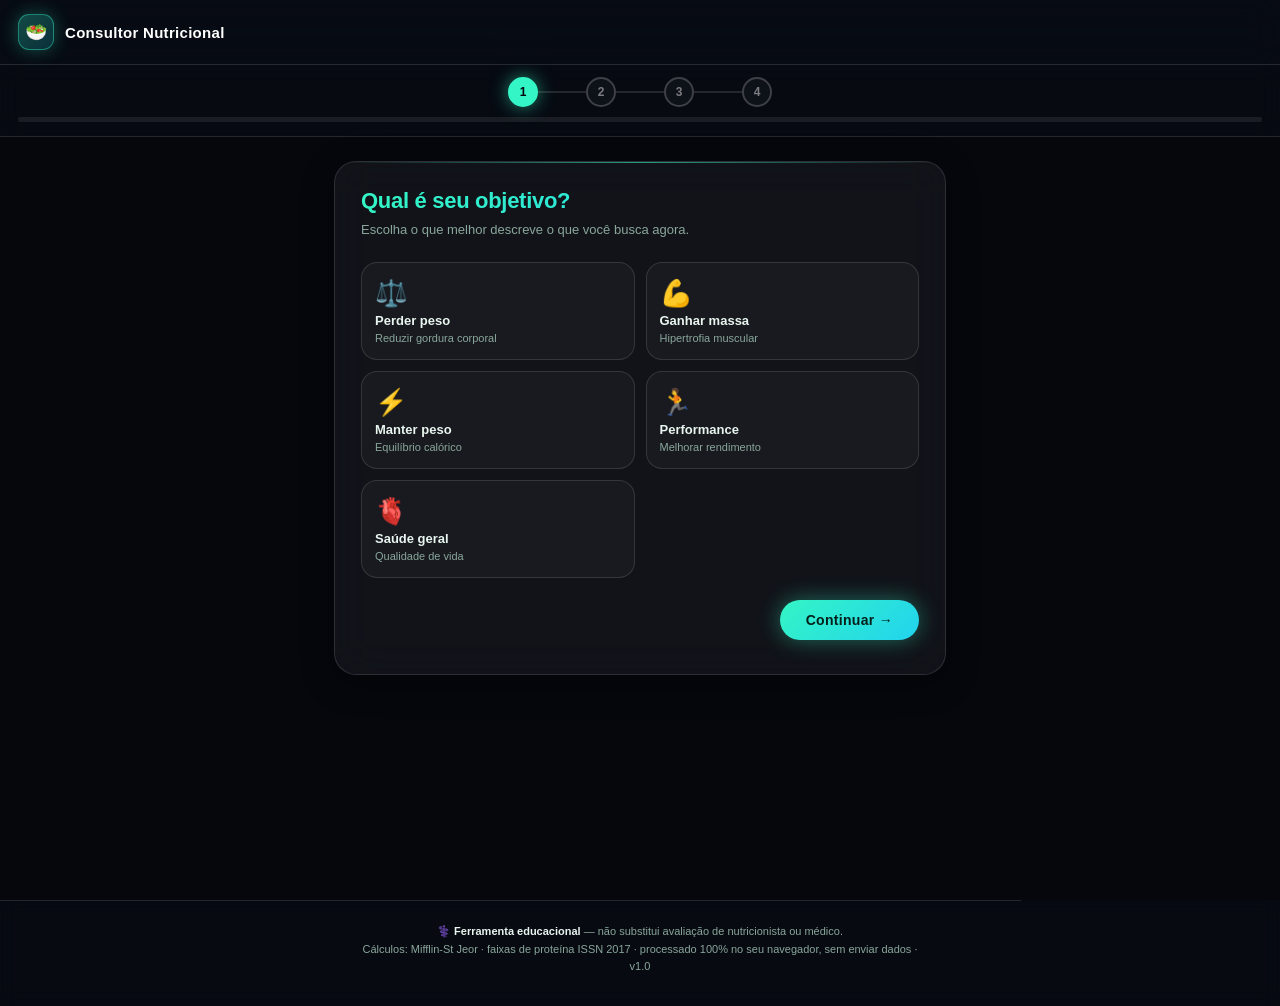
==== index.html @ 46639332 "feat: professional-grade upgrades (persistence, IMC, weekday picker, export) - Persistência via loca" ====
<!DOCTYPE html>
<html lang="pt-BR">
<head>
<meta charset="UTF-8">
<meta name="viewport" content="width=device-width, initial-scale=1.0, viewport-fit=cover">
<meta name="theme-color" content="#05070D">
<meta name="color-scheme" content="dark">
<meta name="description" content="Consultor nutricional baseado em evidência: calcula calorias e macros (Mifflin-St Jeor), monta cardápio semanal com variação treino/descanso, lista de compras e plano de treino. Educacional — não substitui profissional de saúde.">
<meta name="author" content="Consultor Nutricional">
<meta property="og:title" content="Consultor Nutricional — Plano baseado em evidência">
<meta property="og:description" content="Plano nutricional e de treino baseado em evidência, 100% no seu navegador.">
<meta property="og:type" content="website">
<meta name="twitter:card" content="summary">
<link rel="icon" href="data:image/svg+xml,<svg xmlns='http://www.w3.org/2000/svg' viewBox='0 0 100 100'><text y='.9em' font-size='90'>🥗</text></svg>">
<title>Consultor Nutricional — Plano baseado em evidência</title>
<style>
*,*::before,*::after{box-sizing:border-box;margin:0;padding:0}
:root{
  --p:#34F5C5;--pm:#22D3EE;--s:#34F5C5;--acc:#FFB86B;
  --bg:rgba(255,255,255,.045);--sur:rgba(255,255,255,.05);--bdr:rgba(255,255,255,.12);
  --tx:#E9F5EF;--mu:#8AA79B;
  --neon:#34F5C5;--neon2:#22D3EE;
  --sh:0 8px 32px rgba(0,0,0,.45);
}
html,body{height:100%;font-family:'Segoe UI',-apple-system,BlinkMacSystemFont,sans-serif;color:var(--tx);background:#05070D}
body{position:relative;overflow-x:hidden}
body::before{content:'';position:fixed;inset:0;z-index:-2;background:
  radial-gradient(60% 50% at 15% 8%,rgba(52,245,197,.20),transparent 60%),
  radial-gradient(55% 45% at 85% 12%,rgba(34,211,238,.17),transparent 60%),
  radial-gradient(60% 55% at 50% 105%,rgba(129,140,248,.15),transparent 60%),
  #05070D;
  animation:aurora 16s ease-in-out infinite alternate}
body::after{content:'';position:fixed;inset:0;z-index:-1;pointer-events:none;
  background-image:linear-gradient(rgba(255,255,255,.028) 1px,transparent 1px),linear-gradient(90deg,rgba(255,255,255,.028) 1px,transparent 1px);
  background-size:46px 46px;
  -webkit-mask-image:radial-gradient(ellipse 85% 55% at 50% 0%,#000 35%,transparent 100%);
  mask-image:radial-gradient(ellipse 85% 55% at 50% 0%,#000 35%,transparent 100%)}
@keyframes aurora{0%{filter:hue-rotate(0deg)}100%{filter:hue-rotate(30deg)}}
#root{min-height:100dvh;display:flex;flex-direction:column;position:relative;z-index:1}

/* HEADER */
.hdr{background:rgba(10,16,26,.55);backdrop-filter:blur(18px);-webkit-backdrop-filter:blur(18px);color:#fff;padding:14px 18px;display:flex;align-items:center;justify-content:space-between;position:sticky;top:0;z-index:10;border-bottom:1px solid var(--bdr)}
.hdr-brand{display:flex;align-items:center;gap:11px;font-weight:800;font-size:15px;letter-spacing:.3px}
.hdr-icon{width:36px;height:36px;background:linear-gradient(135deg,rgba(52,245,197,.28),rgba(34,211,238,.18));border:1px solid rgba(52,245,197,.4);border-radius:11px;display:flex;align-items:center;justify-content:center;font-size:18px;box-shadow:0 0 18px rgba(52,245,197,.3)}
.btn-sm{background:rgba(255,255,255,.06);border:1px solid var(--bdr);color:#fff;padding:6px 14px;border-radius:18px;font-size:12px;cursor:pointer;font-family:inherit;transition:all .18s}
.btn-sm:hover{background:rgba(52,245,197,.14);border-color:var(--neon);box-shadow:0 0 14px rgba(52,245,197,.25)}

/* PROGRESS */
.prog-wrap{background:rgba(10,16,26,.4);backdrop-filter:blur(12px);-webkit-backdrop-filter:blur(12px);padding:12px 18px 14px;border-bottom:1px solid var(--bdr)}
.steps{display:flex;align-items:center;gap:0;justify-content:center;margin-bottom:10px}
.sdot{width:30px;height:30px;border-radius:50%;border:2px solid rgba(255,255,255,.2);color:rgba(255,255,255,.45);font-size:12px;font-weight:700;display:flex;align-items:center;justify-content:center;transition:all .3s;background:rgba(255,255,255,.03)}
.sdot.active{border-color:var(--neon);color:#05070D;background:var(--neon);box-shadow:0 0 18px rgba(52,245,197,.55)}
.sdot.done{border-color:var(--neon2);background:rgba(34,211,238,.15);color:var(--neon2)}
.sline{flex:1;height:2px;background:rgba(255,255,255,.12);max-width:48px}
.prog-bar{height:5px;background:rgba(255,255,255,.08);border-radius:3px;overflow:hidden}
.prog-fill{height:100%;background:linear-gradient(90deg,var(--neon),var(--neon2));border-radius:3px;transition:width .4s cubic-bezier(.4,0,.2,1);box-shadow:0 0 12px rgba(52,245,197,.6)}

/* MAIN */
.main{flex:1;padding:24px 14px 44px;max-width:640px;margin:0 auto;width:100%}

/* CARD */
.card{background:var(--sur);backdrop-filter:blur(20px);-webkit-backdrop-filter:blur(20px);border:1px solid var(--bdr);border-radius:22px;padding:26px;box-shadow:var(--sh);margin-bottom:16px;position:relative;overflow:hidden;animation:cardIn .5s cubic-bezier(.2,.7,.2,1)}
.card::before{content:'';position:absolute;top:0;left:0;right:0;height:1px;background:linear-gradient(90deg,transparent,rgba(52,245,197,.6),transparent)}
@keyframes cardIn{from{opacity:0;transform:translateY(14px)}to{opacity:1;transform:translateY(0)}}
.step-title{font-size:22px;font-weight:800;margin-bottom:6px;background:linear-gradient(90deg,#34F5C5,#22D3EE);-webkit-background-clip:text;background-clip:text;color:transparent;letter-spacing:-.3px}
.step-sub{font-size:13px;color:var(--mu);margin-bottom:22px;line-height:1.55}

/* OPTION GRID (goals) */
.opt-grid{display:grid;grid-template-columns:1fr 1fr;gap:11px;margin-bottom:22px}
.opt-card{background:rgba(255,255,255,.03);border:1.5px solid var(--bdr);border-radius:16px;padding:15px 13px;text-align:left;cursor:pointer;transition:all .2s;font-family:inherit;display:flex;flex-direction:column;gap:4px}
.opt-card:hover{border-color:rgba(52,245,197,.5);background:rgba(52,245,197,.05);transform:translateY(-2px)}
.opt-card.sel{border-color:var(--neon);background:rgba(52,245,197,.1);box-shadow:0 0 0 1px var(--neon),0 0 22px rgba(52,245,197,.3)}
.opt-icon{font-size:26px}
.opt-label{font-size:13px;font-weight:700;color:var(--tx)}
.opt-desc{font-size:11px;color:var(--mu)}

/* FORM */
.form-row{display:grid;grid-template-columns:1fr 1fr;gap:14px;margin-bottom:14px}
.field{display:flex;flex-direction:column;gap:7px}
.field label{font-size:13px;font-weight:600;color:var(--tx)}
.inp-wrap{position:relative;display:flex;align-items:center}
.inp-wrap input{width:100%;padding:11px 40px 11px 14px;border:1.5px solid var(--bdr);border-radius:11px;font-size:15px;font-family:inherit;background:rgba(255,255,255,.03);color:var(--tx);outline:none;transition:all .2s}
.inp-wrap input:focus{border-color:var(--neon);background:rgba(52,245,197,.06);box-shadow:0 0 16px rgba(52,245,197,.2)}
.inp-wrap .unit{position:absolute;right:12px;font-size:12px;color:var(--mu);pointer-events:none}
.sex-row{display:flex;gap:8px}
.sex-btn{flex:1;padding:11px;border:1.5px solid var(--bdr);border-radius:11px;cursor:pointer;font-size:13px;font-weight:600;background:rgba(255,255,255,.03);color:var(--mu);font-family:inherit;transition:all .18s}
.sex-btn:hover{border-color:rgba(52,245,197,.4)}
.sex-btn.sel{border-color:var(--neon);background:rgba(52,245,197,.1);color:var(--neon);box-shadow:0 0 16px rgba(52,245,197,.25)}
.act-list{display:flex;flex-direction:column;gap:8px}
.act-item{border:1.5px solid var(--bdr);border-radius:11px;padding:11px 14px;cursor:pointer;text-align:left;font-family:inherit;background:rgba(255,255,255,.03);transition:all .18s;display:flex;justify-content:space-between;align-items:center}
.act-item:hover{border-color:rgba(52,245,197,.4);background:rgba(52,245,197,.04)}
.act-item.sel{border-color:var(--neon);background:rgba(52,245,197,.1);box-shadow:0 0 0 1px var(--neon),0 0 18px rgba(52,245,197,.25)}
.act-label{font-size:13px;font-weight:600;color:var(--tx)}
.act-desc{font-size:11px;color:var(--mu)}
.field-full{margin-bottom:14px}
.train-row{display:flex;flex-wrap:wrap;gap:8px}
.train-chip{display:flex;align-items:center;gap:6px;padding:9px 14px;border:1.5px solid var(--bdr);border-radius:20px;cursor:pointer;font-size:12px;font-weight:600;background:rgba(255,255,255,.03);color:var(--tx);transition:all .18s}
.train-chip:hover{border-color:rgba(52,245,197,.4)}
.train-chip.sel{border-color:var(--neon);background:rgba(52,245,197,.1);color:var(--neon);box-shadow:0 0 14px rgba(52,245,197,.25)}
.train-chip input{width:13px;height:13px;accent-color:var(--neon);cursor:pointer}
.train-icon{font-size:15px}
.train-block{background:rgba(255,255,255,.03);border:1px solid var(--bdr);border-radius:13px;padding:13px 15px;margin-bottom:10px}
.train-block:last-of-type{margin-bottom:0}
.train-block-title{font-size:14px;font-weight:700;color:var(--neon);margin-bottom:6px}
.train-row-item{font-size:12px;color:var(--tx);margin-bottom:4px;line-height:1.45}
.train-row-item span:first-child{font-weight:600;color:var(--mu);margin-right:4px}
.train-evidence{font-size:11px;color:var(--mu);margin-top:4px;font-style:italic}
.wd-row{display:flex;gap:6px;flex-wrap:wrap}
.wd-btn{flex:1;min-width:42px;padding:9px 4px;border:1.5px solid var(--bdr);border-radius:10px;cursor:pointer;font-size:12px;font-weight:700;background:rgba(255,255,255,.03);color:var(--mu);font-family:inherit;transition:all .18s}
.wd-btn:hover{border-color:rgba(52,245,197,.4)}
.wd-btn.sel{border-color:var(--neon);background:rgba(52,245,197,.12);color:var(--neon);box-shadow:0 0 12px rgba(52,245,197,.25)}
/* Footer */
.site-footer{position:relative;z-index:1;text-align:center;padding:22px 18px 30px;border-top:1px solid var(--bdr);background:rgba(10,16,26,.4);backdrop-filter:blur(10px);-webkit-backdrop-filter:blur(10px)}
.site-footer p{font-size:11px;color:var(--mu);line-height:1.6;max-width:560px;margin:0 auto}
.site-footer strong{color:var(--tx)}

/* CONDITIONS */
.cond-list{display:flex;flex-direction:column;gap:8px;margin-bottom:12px}
.cond-item{display:flex;align-items:flex-start;gap:10px;padding:11px 13px;border:1.5px solid var(--bdr);border-radius:11px;cursor:pointer;background:rgba(255,255,255,.03);transition:all .18s}
.cond-item:hover{border-color:rgba(52,245,197,.4)}
.cond-item.checked{border-color:var(--neon);background:rgba(52,245,197,.1);box-shadow:0 0 14px rgba(52,245,197,.2)}
.cond-item input{width:16px;height:16px;margin-top:1px;accent-color:var(--neon);flex-shrink:0;cursor:pointer}
.cond-item span{font-size:13px;color:var(--tx);line-height:1.45}
.cond-none{border-style:dashed}
.divider{height:1px;background:var(--bdr);margin:8px 0}
.text-inp{width:100%;padding:10px 12px;border:1.5px solid var(--bdr);border-radius:9px;font-size:13px;font-family:inherit;background:rgba(255,255,255,.03);color:var(--tx);outline:none;margin-top:6px}
.text-inp:focus{border-color:var(--neon);box-shadow:0 0 14px rgba(52,245,197,.2)}

/* PREFERENCES */
.diet-row{display:grid;grid-template-columns:repeat(3,1fr);gap:10px;margin-bottom:14px}
.diet-card{border:1.5px solid var(--bdr);border-radius:13px;padding:13px 8px;cursor:pointer;font-family:inherit;background:rgba(255,255,255,.03);text-align:center;display:flex;flex-direction:column;gap:3px;transition:all .18s;color:var(--tx)}
.diet-card:hover{border-color:rgba(52,245,197,.4);transform:translateY(-2px)}
.diet-card.sel{border-color:var(--neon);background:rgba(52,245,197,.1);box-shadow:0 0 0 1px var(--neon),0 0 18px rgba(52,245,197,.28)}
.diet-icon{font-size:23px}
.diet-label{font-size:13px;font-weight:700}
.diet-desc{font-size:11px;color:var(--mu)}
.prot-grid{display:grid;grid-template-columns:repeat(3,1fr);gap:8px;margin-bottom:4px}
.prot-card{border:1.5px solid var(--bdr);border-radius:13px;padding:11px 6px;cursor:pointer;font-family:inherit;background:rgba(255,255,255,.03);text-align:center;display:flex;flex-direction:column;gap:4px;transition:all .18s;color:var(--tx)}
.prot-card:hover{border-color:rgba(52,245,197,.4);transform:translateY(-2px)}
.prot-card.sel{border-color:var(--neon);background:rgba(52,245,197,.1);box-shadow:0 0 0 1px var(--neon),0 0 16px rgba(52,245,197,.28)}
.prot-icon{font-size:20px}
.prot-label{font-size:11px;font-weight:600;color:var(--tx);line-height:1.25}
.intol-row{display:flex;flex-wrap:wrap;gap:8px;margin-bottom:14px}
.intol-chip{display:flex;align-items:center;gap:6px;padding:8px 13px;border:1.5px solid var(--bdr);border-radius:20px;cursor:pointer;font-size:12px;font-weight:600;background:rgba(255,255,255,.03);color:var(--tx);transition:all .18s}
.intol-chip.sel{border-color:var(--neon);background:rgba(52,245,197,.1);color:var(--neon);box-shadow:0 0 14px rgba(52,245,197,.25)}
.intol-chip input{width:13px;height:13px;accent-color:var(--neon);cursor:pointer}
.pref-grid{display:grid;grid-template-columns:1fr 1fr;gap:14px;margin-bottom:14px}
.radio-list{display:flex;flex-direction:column;gap:8px}
.radio-item{border:1.5px solid var(--bdr);border-radius:11px;padding:10px 13px;cursor:pointer;font-family:inherit;background:rgba(255,255,255,.03);text-align:left;transition:all .18s}
.radio-item:hover{border-color:rgba(52,245,197,.4)}
.radio-item.sel{border-color:var(--neon);background:rgba(52,245,197,.1);box-shadow:0 0 0 1px var(--neon),0 0 16px rgba(52,245,197,.25)}
.radio-item span{display:block;font-size:13px;font-weight:600;color:var(--tx)}
.radio-item small{font-size:11px;color:var(--mu)}

/* NAV */
.nav-row{display:flex;align-items:center;justify-content:space-between;margin-top:22px;gap:10px}
.btn-primary{background:linear-gradient(135deg,var(--neon),var(--neon2));color:#05201A;border:none;padding:12px 26px;border-radius:24px;font-size:14px;font-weight:800;cursor:pointer;font-family:inherit;transition:all .2s;box-shadow:0 0 22px rgba(52,245,197,.4);letter-spacing:.3px}
.btn-primary:hover:not(:disabled){transform:translateY(-2px);box-shadow:0 0 34px rgba(52,245,197,.6)}
.btn-primary:disabled{background:rgba(255,255,255,.08);color:var(--mu);cursor:not-allowed;box-shadow:none}
.btn-back{background:transparent;border:1.5px solid var(--bdr);color:var(--mu);padding:11px 20px;border-radius:24px;font-size:14px;cursor:pointer;font-family:inherit;transition:all .18s}
.btn-back:hover{border-color:var(--neon);color:var(--neon)}
.err-msg{color:#FF6B6B;font-size:12px;margin-top:8px}

/* RESULTS */
.res-main{padding:16px 14px 44px}
.res-header{background:linear-gradient(135deg,rgba(52,245,197,.14),rgba(34,211,238,.1));backdrop-filter:blur(20px);-webkit-backdrop-filter:blur(20px);border:1px solid rgba(52,245,197,.3);color:#fff;padding:22px;border-radius:18px;margin-bottom:14px;display:flex;gap:14px;align-items:flex-start;box-shadow:0 0 30px rgba(52,245,197,.15)}
.res-hicon{font-size:34px;filter:drop-shadow(0 0 10px rgba(52,245,197,.5))}
.res-header h2{font-size:19px;font-weight:800;margin-bottom:4px}
.res-header p{font-size:12px;opacity:.85;line-height:1.55}
.disc{background:rgba(255,184,107,.1);border:1px solid rgba(255,184,107,.35);border-radius:13px;padding:13px 15px;font-size:13px;color:#FFD9A8;margin-bottom:14px;line-height:1.55}

.sec{background:var(--sur);backdrop-filter:blur(20px);-webkit-backdrop-filter:blur(20px);border:1px solid var(--bdr);border-radius:18px;padding:20px;box-shadow:var(--sh);margin-bottom:14px;position:relative;overflow:hidden}
.sec::before{content:'';position:absolute;top:0;left:0;right:0;height:1px;background:linear-gradient(90deg,transparent,rgba(52,245,197,.5),transparent)}
.sec-title{font-size:15px;font-weight:800;background:linear-gradient(90deg,#34F5C5,#22D3EE);-webkit-background-clip:text;background-clip:text;color:transparent;margin-bottom:14px;display:flex;align-items:center;gap:6px}

/* Calories */
.cal-row{display:flex;justify-content:space-between;align-items:baseline;padding:8px 0;border-bottom:1px solid rgba(255,255,255,.06);font-size:13px;gap:8px}
.cal-row:last-child{border-bottom:none}
.cal-row span{color:var(--mu);flex:1}
.cal-row strong{font-size:14px;white-space:nowrap;color:var(--tx)}
.cal-row.hl{background:rgba(52,245,197,.08);border:1px solid rgba(52,245,197,.25);border-radius:10px;padding:12px;margin-top:6px;border-bottom:none}
.cal-row.hl strong{font-size:19px;color:var(--neon)}

/* Macros */
.macro-grid{display:grid;grid-template-columns:repeat(3,1fr);gap:10px;margin-bottom:12px}
.mc{border-radius:14px;padding:15px 10px;text-align:center;border:1px solid var(--bdr)}
.mc.prot{background:rgba(52,245,197,.1);border-color:rgba(52,245,197,.3)}
.mc.carb{background:rgba(255,184,107,.1);border-color:rgba(255,184,107,.3)}
.mc.fat {background:rgba(129,140,248,.12);border-color:rgba(129,140,248,.35)}
.mc-val{font-size:23px;font-weight:800;color:var(--neon)}
.mc.carb .mc-val{color:#FFB86B}
.mc.fat  .mc-val{color:#A5B4FC}
.mc-lbl{font-size:12px;font-weight:700;margin:2px 0;color:var(--tx)}
.mc-sub{font-size:11px;color:var(--mu)}
.mbar{height:10px;border-radius:5px;overflow:hidden;display:flex;gap:2px;margin-top:4px}
.mbar-p{background:#34F5C5;box-shadow:0 0 10px rgba(52,245,197,.5)}
.mbar-c{background:#FFB86B}
.mbar-f{background:#818CF8}
.mbar-legend{display:flex;gap:14px;margin-top:8px;font-size:11px;color:var(--mu)}
.mbar-legend span{display:flex;align-items:center;gap:4px}
.mbar-dot{width:8px;height:8px;border-radius:50%;display:inline-block}

/* Meals */
.meal-item{margin-bottom:14px}
.meal-title{font-size:13px;font-weight:700;color:var(--neon);margin-bottom:6px}
.meal-item ul{padding-left:18px}
.meal-item li{font-size:13px;color:var(--tx);margin-bottom:3px;line-height:1.45}
.subs-box{background:rgba(255,255,255,.03);border:1px solid var(--bdr);border-radius:11px;padding:13px;margin-top:10px;font-size:12px}
.subs-box strong{display:block;margin-bottom:5px;color:var(--mu)}
.subs-box li{margin-bottom:3px;color:var(--mu)}

/* Weekly plan accordion */
.day-card{border:1px solid var(--bdr);border-radius:12px;margin-bottom:8px;background:rgba(255,255,255,.03);overflow:hidden;transition:all .2s}
.day-card[open]{border-color:rgba(52,245,197,.35);box-shadow:0 0 16px rgba(52,245,197,.12)}
.day-card summary{list-style:none;cursor:pointer;padding:12px 14px;display:flex;align-items:center;gap:8px;user-select:none}
.day-card summary::-webkit-details-marker{display:none}
.day-card summary::after{content:'▾';color:var(--mu);font-size:12px;transition:transform .25s;margin-left:2px}
.day-card[open] summary::after{transform:rotate(180deg);color:var(--neon)}
.day-name{font-size:14px;font-weight:700;color:var(--tx);flex:1}
.day-badge{font-size:11px;font-weight:700;padding:4px 11px;border-radius:12px;white-space:nowrap}
.day-badge.train{background:rgba(52,245,197,.14);color:var(--neon);border:1px solid rgba(52,245,197,.3)}
.day-badge.rest{background:rgba(129,140,248,.14);color:#A5B4FC;border:1px solid rgba(129,140,248,.3)}
.day-meals{padding:2px 14px 12px;border-top:1px solid var(--bdr)}
.dm{font-size:12px;color:var(--tx);padding:8px 0;border-bottom:1px solid rgba(255,255,255,.05);line-height:1.45}
.dm:last-child{border-bottom:none}
.dm span{display:inline-block;font-weight:700;color:var(--mu);min-width:78px;margin-right:4px}

/* Tips */
.tip{border-radius:11px;padding:12px 14px;font-size:12px;line-height:1.55;margin-top:8px;border:1px solid}
.tip.warn{background:rgba(253,224,71,.08);border-color:rgba(253,224,71,.3);color:#FDE68A}
.tip.info{background:rgba(34,211,238,.08);border-color:rgba(34,211,238,.3);color:#A5E9F5}
.tip.eco {background:rgba(52,245,197,.08);border-color:rgba(52,245,197,.3);color:#9DF5D8}
.tip.alert{background:rgba(255,107,107,.08);border-color:rgba(255,107,107,.3);color:#FFB0B0}

/* Shopping */
.shop-cat{font-size:12px;font-weight:700;color:var(--neon2);text-transform:uppercase;letter-spacing:.5px;margin-bottom:6px;margin-top:12px}
.shop-cat:first-child{margin-top:0}
.shop-list{display:flex;flex-wrap:wrap;gap:6px}
.shop-tag{background:rgba(255,255,255,.04);border:1px solid var(--bdr);border-radius:20px;padding:5px 12px;font-size:12px;color:var(--tx)}

/* STOP PAGE */
.stop-card{text-align:center}
.stop-icon{font-size:54px;margin-bottom:12px;filter:drop-shadow(0 0 14px rgba(52,245,197,.4))}
.stop-card h2{font-size:21px;font-weight:800;background:linear-gradient(90deg,#34F5C5,#22D3EE);-webkit-background-clip:text;background-clip:text;color:transparent;margin-bottom:8px}
.stop-card p{font-size:14px;color:var(--mu);margin-bottom:10px;line-height:1.55}
.stop-why{background:rgba(255,255,255,.03);border:1px solid var(--bdr);border-radius:13px;padding:15px;text-align:left;font-size:13px;margin:14px 0}
.stop-why strong{display:block;margin-bottom:8px;color:var(--tx)}
.stop-why li{margin-bottom:6px;color:var(--mu);line-height:1.5;margin-left:16px}
.stop-where{background:rgba(34,211,238,.08);border:1px solid rgba(34,211,238,.3);border-radius:13px;padding:15px;text-align:left;font-size:13px}
.stop-where strong{display:block;margin-bottom:8px;color:var(--neon2)}
.stop-where li{margin-bottom:5px;color:#A5E9F5;margin-left:16px}

/* Print */
.print-btn{background:rgba(255,255,255,.04);border:1.5px solid var(--bdr);color:var(--mu);padding:10px 20px;border-radius:20px;font-size:13px;cursor:pointer;font-family:inherit;transition:all .18s}
.print-btn:hover{border-color:var(--neon);color:var(--neon)}
.center-row{text-align:center;display:flex;gap:10px;justify-content:center;margin-top:16px;flex-wrap:wrap}
@media(max-width:480px){
  .opt-grid{grid-template-columns:1fr 1fr}
  .form-row{grid-template-columns:1fr}
  .pref-grid{grid-template-columns:1fr}
  .macro-grid{grid-template-columns:repeat(3,1fr)}
  .diet-row{grid-template-columns:repeat(3,1fr)}
  .prot-grid{grid-template-columns:repeat(2,1fr)}
}
@media print{
  body::before,body::after{display:none}
  html,body{background:#fff}
  .hdr,.prog-wrap,.nav-row,.center-row,.site-footer{display:none}
  .sec,.res-header{box-shadow:none;border:1px solid #ddd;background:#fff;backdrop-filter:none}
  .sec-title,.step-title,.stop-card h2{-webkit-text-fill-color:#1B5E42;color:#1B5E42}
  .cal-row strong,.meal-item li,.cond-item span,.shop-tag,.res-header h2,.res-header p,.day-name,.dm{color:#17201B}
  .day-card .day-meals{display:block!important}
  .day-card summary::after{display:none}
}
</style>
</head>
<body>
<div id="root"></div>
<footer class="site-footer">
  <p><strong>⚕️ Ferramenta educacional</strong> — não substitui avaliação de nutricionista ou médico.</p>
  <p>Cálculos: Mifflin-St Jeor · faixas de proteína ISSN 2017 · processado 100% no seu navegador, sem enviar dados · v1.0</p>
</footer>
<script>
/* ── STATE ── */
const S = {
  step:1,
  goal:null,
  age:'', weight:'', height:'', sex:null, activity:null,
  conditions:[], meds:'', allergies:'',
  diet:null, intolerances:[], budget:null, time:null,
  proteins:[],
  trainings:[], trainDays:[],
};

/* ── PERSISTENCE (localStorage) ── */
const STORE_KEY='cn_state_v1';
function persist(){ try{ localStorage.setItem(STORE_KEY, JSON.stringify(S)); }catch(e){} }
function restore(){
  try{
    const raw=localStorage.getItem(STORE_KEY);
    if(raw){ const o=JSON.parse(raw); if(o&&typeof o==='object') Object.assign(S,o); }
  }catch(e){}
}
function clearStore(){ try{ localStorage.removeItem(STORE_KEY); }catch(e){} }

/* ── SAVE TEXT FIELDS before re-render ── */
function saveFields() {
  ['f-age','f-weight','f-height','f-meds'].forEach(id => {
    const el = document.getElementById(id);
    if (!el) return;
    if (id==='f-age')    S.age    = el.value;
    if (id==='f-weight') S.weight = el.value;
    if (id==='f-height') S.height = el.value;
    if (id==='f-meds')   S.meds   = el.value;
  });
}

function render() {
  saveFields();
  persist();
  const el = document.getElementById('root');
  el.innerHTML = page();
  window.scrollTo(0,0);
}

/* ── PAGE DISPATCH ── */
function page() {
  if (S.step === 'stop')    return hdr(false) + buildStop();
  if (S.step === 'results') return hdr(false) + buildResults();
  return hdr(true) + body();
}

function hdr(withSteps) {
  if (!withSteps) return `
    <header class="hdr">
      <div class="hdr-brand"><div class="hdr-icon">🥗</div>Consultor Nutricional</div>
      <button class="btn-sm" onclick="restart()">↩ Recomeçar</button>
    </header>`;
  const labels=['Objetivo','Perfil','Saúde','Preferências'];
  const dots = labels.map((l,i)=>{
    const cls = i+1<S.step?'done':i+1===S.step?'active':'';
    const inner = i+1<S.step?'✓':(i+1);
    return `<div class="sdot ${cls}" title="${l}">${inner}</div>` +
           (i<3?'<div class="sline"></div>':'');
  }).join('');
  const pct = ((S.step-1)/4*100).toFixed(0);
  return `
    <header class="hdr">
      <div class="hdr-brand"><div class="hdr-icon">🥗</div>Consultor Nutricional</div>
    </header>
    <div class="prog-wrap">
      <div class="steps">${dots}</div>
      <div class="prog-bar"><div class="prog-fill" style="width:${pct}%"></div></div>
    </div>`;
}

function body() {
  switch(S.step) {
    case 1: return buildStep1();
    case 2: return buildStep2();
    case 3: return buildStep3();
    case 4: return buildStep4();
  }
}

/* ── STEP 1: GOAL ── */
const GOALS=[
  {k:'loss',        icon:'⚖️', label:'Perder peso',       desc:'Reduzir gordura corporal'},
  {k:'gain',        icon:'💪', label:'Ganhar massa',      desc:'Hipertrofia muscular'},
  {k:'maintain',    icon:'⚡', label:'Manter peso',       desc:'Equilíbrio calórico'},
  {k:'performance', icon:'🏃', label:'Performance',       desc:'Melhorar rendimento'},
  {k:'health',      icon:'🫀', label:'Saúde geral',       desc:'Qualidade de vida'},
];
function buildStep1() {
  const cards = GOALS.map(g=>`
    <button class="opt-card ${S.goal===g.k?'sel':''}" onclick="S.goal='${g.k}';render()">
      <span class="opt-icon">${g.icon}</span>
      <span class="opt-label">${g.label}</span>
      <span class="opt-desc">${g.desc}</span>
    </button>`).join('');
  return `<div class="main"><div class="card">
    <h2 class="step-title">Qual é seu objetivo?</h2>
    <p class="step-sub">Escolha o que melhor descreve o que você busca agora.</p>
    <div class="opt-grid">${cards}</div>
    <div class="nav-row">
      <span></span>
      <button class="btn-primary" onclick="if(S.goal){S.step=2;render()}else{document.getElementById('g-err').textContent='Selecione um objetivo.'}" ${!S.goal?'':''}">Continuar →</button>
    </div>
    <p id="g-err" class="err-msg"></p>
  </div></div>`;
}

/* ── STEP 2: PROFILE ── */
const ACTS=[
  {k:'sed',     label:'Sedentário',           desc:'Mesa, sem exercício'},
  {k:'light',   label:'Levemente ativo',      desc:'Exercício 1–3 dias/sem'},
  {k:'mod',     label:'Moderadamente ativo',  desc:'Exercício 3–5 dias/sem'},
  {k:'active',  label:'Muito ativo',          desc:'Exercício 6–7 dias/sem'},
  {k:'vactive', label:'Extremamente ativo',   desc:'Atleta / trabalho físico pesado'},
];
const TRAININGS=[
  {k:'muscle',   icon:'🏋️', label:'Musculação'},
  {k:'running',  icon:'🏃', label:'Corrida'},
  {k:'strength', icon:'💪', label:'Treino de força'},
  {k:'cycling',  icon:'🚴', label:'Ciclismo'},
];
function buildStep2() {
  const acts = ACTS.map(a=>`
    <button class="act-item ${S.activity===a.k?'sel':''}" onclick="S.activity='${a.k}';render()">
      <span class="act-label">${a.label}</span>
      <span class="act-desc">${a.desc}</span>
    </button>`).join('');
  const trainChips = TRAININGS.map(t=>`
    <label class="train-chip ${S.trainings.includes(t.k)?'sel':''}">
      <input type="checkbox" ${S.trainings.includes(t.k)?'checked':''} onchange="toggleTraining('${t.k}',this.checked)">
      <span class="train-icon">${t.icon}</span><span>${t.label}</span>
    </label>`).join('');
  return `<div class="main"><div class="card">
    <h2 class="step-title">Seu perfil</h2>
    <p class="step-sub">Calcula seu metabolismo pela fórmula Mifflin-St Jeor.</p>
    <div class="form-row">
      <div class="field">
        <label>Idade</label>
        <div class="inp-wrap"><input id="f-age" type="number" min="10" max="100" value="${S.age}" placeholder="anos"></div>
      </div>
      <div class="field">
        <label>Sexo</label>
        <div class="sex-row">
          <button class="sex-btn ${S.sex==='M'?'sel':''}" onclick="S.sex='M';render()">♂ Masculino</button>
          <button class="sex-btn ${S.sex==='F'?'sel':''}" onclick="S.sex='F';render()">♀ Feminino</button>
        </div>
      </div>
    </div>
    <div class="form-row">
      <div class="field">
        <label>Peso</label>
        <div class="inp-wrap"><input id="f-weight" type="number" min="30" max="300" value="${S.weight}" placeholder="kg"><span class="unit">kg</span></div>
      </div>
      <div class="field">
        <label>Altura</label>
        <div class="inp-wrap"><input id="f-height" type="number" min="100" max="250" value="${S.height}" placeholder="cm"><span class="unit">cm</span></div>
      </div>
    </div>
    <div class="field-full">
      <div class="field"><label>Nível de atividade</label><div class="act-list">${acts}</div></div>
    </div>
    <div class="field-full">
      <div class="field"><label>Tipo de treino <span style="font-weight:400;color:var(--mu)">(opcional, selecione quantos fizer)</span></label>
        <div class="train-row">${trainChips}</div>
      </div>
    </div>
    ${S.trainings.length ? `<div class="field-full">
      <div class="field"><label>Dias que você treina <span style="font-weight:400;color:var(--mu)">(opcional — se vazio, calculamos pelo nível de atividade)</span></label>
        <div class="wd-row">${WEEKDAYS.map((w,i)=>`
          <button type="button" class="wd-btn ${S.trainDays.includes(i)?'sel':''}" onclick="toggleTrainDay(${i})" aria-pressed="${S.trainDays.includes(i)}">${w}</button>`).join('')}</div>
      </div>
    </div>` : ''}
    <div class="nav-row">
      <button class="btn-back" onclick="S.step=1;render()">← Voltar</button>
      <button class="btn-primary" onclick="nextStep2()">Continuar →</button>
    </div>
    <p id="p-err" class="err-msg"></p>
  </div></div>`;
}
const WEEKDAYS=['Seg','Ter','Qua','Qui','Sex','Sáb','Dom'];
function toggleTraining(k,v) {
  saveFields();
  if (v) { if (!S.trainings.includes(k)) S.trainings.push(k); }
  else     S.trainings = S.trainings.filter(x=>x!==k);
  render();
}
function toggleTrainDay(i) {
  saveFields();
  if (S.trainDays.includes(i)) S.trainDays = S.trainDays.filter(x=>x!==i);
  else S.trainDays.push(i);
  render();
}
function nextStep2() {
  saveFields();
  const a=+S.age,w=+S.weight,h=+S.height;
  if (!a||!w||!h||!S.sex||!S.activity||a<10||a>100||w<30||w>300||h<100||h>250) {
    document.getElementById('p-err').textContent='Preencha todos os campos com valores válidos.';
    return;
  }
  S.step=3; render();
}

/* ── STEP 3: HEALTH ── */
const CONDS=[
  {k:'diabetes',        label:'Diabetes (tipo 1 ou 2)'},
  {k:'renal',           label:'Doença renal'},
  {k:'cardiac',         label:'Doença cardiovascular'},
  {k:'thyroid',         label:'Disfunção tireoidiana (hipo/hipertireoidismo)'},
  {k:'pregnancy',       label:'Gestação ou lactação'},
  {k:'eating_disorder', label:'Histórico de transtorno alimentar (anorexia, bulimia, compulsão)'},
  {k:'meds',            label:'Uso de medicamentos que afetam metabolismo ou peso'},
];
const STOP_KEYS=new Set(['diabetes','renal','cardiac','thyroid','pregnancy','eating_disorder','meds']);

function buildStep3() {
  const hasMeds = S.conditions.includes('meds');
  const isNone  = S.conditions.length===0;
  const items = CONDS.map(c=>`
    <label class="cond-item ${S.conditions.includes(c.k)?'checked':''}">
      <input type="checkbox" ${S.conditions.includes(c.k)?'checked':''} onchange="toggleCond('${c.k}',this.checked)">
      <span>${c.label}</span>
    </label>`).join('');
  return `<div class="main"><div class="card">
    <h2 class="step-title">Condições de saúde</h2>
    <p class="step-sub">Marque tudo que se aplica. Garante que as orientações sejam seguras.</p>
    <div class="cond-list">
      ${items}
      ${hasMeds?`<input id="f-meds" type="text" class="text-inp" value="${S.meds}" placeholder="Quais medicamentos? (opcional)">` :''}
      <div class="divider"></div>
      <label class="cond-item cond-none ${isNone?'checked':''}">
        <input type="checkbox" ${isNone?'checked':''} onchange="if(this.checked){S.conditions=[];render()}">
        <span><strong>Nenhuma das anteriores</strong></span>
      </label>
    </div>
    <div class="nav-row">
      <button class="btn-back" onclick="S.step=2;render()">← Voltar</button>
      <button class="btn-primary" onclick="nextStep3()">Continuar →</button>
    </div>
  </div></div>`;
}
function toggleCond(k,v) {
  saveFields();
  if (v) { if (!S.conditions.includes(k)) S.conditions.push(k); }
  else     S.conditions = S.conditions.filter(c=>c!==k);
  render();
}
function nextStep3() {
  if (S.conditions.some(c=>STOP_KEYS.has(c))) { S.step='stop'; render(); return; }
  S.step=4; render();
}

/* ── STEP 4: PREFERENCES ── */
const DIETS=[
  {k:'omni', icon:'🥩', label:'Onívoro',    desc:'Como tudo'},
  {k:'veg',  icon:'🥚', label:'Vegetariano',desc:'Sem carnes'},
  {k:'vegan',icon:'🌱', label:'Vegano',      desc:'Sem produtos animais'},
];
const INTOLS=[
  {k:'lactose',label:'Lactose'},
  {k:'gluten', label:'Glúten'},
  {k:'seafood',label:'Frutos do mar'},
  {k:'nuts',   label:'Oleaginosas'},
];
const BUDGETS=[
  {k:'eco', label:'💸 Econômico',    desc:'Foco em custo-benefício'},
  {k:'mid', label:'💰 Moderado',     desc:'Equilíbrio custo/variedade'},
  {k:'free',label:'🛒 Sem restrição',desc:'Foco em qualidade'},
];
const TIMES=[
  {k:'fast',label:'⚡ Rápido',    desc:'< 30 min por refeição'},
  {k:'mid', label:'🍳 Moderado',  desc:'30–60 min'},
  {k:'slow',label:'👨‍🍳 Tranquilo', desc:'> 60 min'},
];
function buildStep4() {
  const dCards = DIETS.map(d=>`
    <button class="diet-card ${S.diet===d.k?'sel':''}" onclick="setDiet('${d.k}')">
      <span class="diet-icon">${d.icon}</span>
      <span class="diet-label">${d.label}</span>
      <span class="diet-desc">${d.desc}</span>
    </button>`).join('');
  const protCards = S.diet ? PROTEINS[S.diet].map(p=>`
    <button class="prot-card ${S.proteins.includes(p.k)?'sel':''}" onclick="toggleProtein('${p.k}')">
      <span class="prot-icon">${p.icon}</span>
      <span class="prot-label">${p.label}</span>
    </button>`).join('') : '';
  const iChips = INTOLS.map(i=>`
    <label class="intol-chip ${S.intolerances.includes(i.k)?'sel':''}">
      <input type="checkbox" ${S.intolerances.includes(i.k)?'checked':''} onchange="toggleIntol('${i.k}',this.checked)">
      ${i.label}
    </label>`).join('');
  const bList = BUDGETS.map(b=>`
    <button class="radio-item ${S.budget===b.k?'sel':''}" onclick="S.budget='${b.k}';render()">
      <span>${b.label}</span><small>${b.desc}</small>
    </button>`).join('');
  const tList = TIMES.map(t=>`
    <button class="radio-item ${S.time===t.k?'sel':''}" onclick="S.time='${t.k}';render()">
      <span>${t.label}</span><small>${t.desc}</small>
    </button>`).join('');
  return `<div class="main"><div class="card">
    <h2 class="step-title">Preferências alimentares</h2>
    <p class="step-sub">Personaliza o cardápio e a lista de compras.</p>
    <div class="field-full">
      <div class="field"><label>Tipo de dieta</label><div class="diet-row">${dCards}</div></div>
    </div>
    ${S.diet ? `<div class="field-full">
      <div class="field"><label>Fontes de proteína para compra <span style="font-weight:400;color:var(--mu)">(selecione ao menos 2)</span></label>
        <div class="prot-grid">${protCards}</div>
      </div>
    </div>` : ''}
    <div class="field-full">
      <div class="field"><label>Intolerâncias / alergias <span style="font-weight:400;color:var(--mu)">(opcional)</span></label>
        <div class="intol-row">${iChips}</div>
      </div>
    </div>
    <div class="pref-grid">
      <div class="field"><label>Orçamento</label><div class="radio-list">${bList}</div></div>
      <div class="field"><label>Tempo para cozinhar</label><div class="radio-list">${tList}</div></div>
    </div>
    <div class="nav-row">
      <button class="btn-back" onclick="S.step=3;render()">← Voltar</button>
      <button class="btn-primary" onclick="goResults()">Ver plano →</button>
    </div>
    <p id="r-err" class="err-msg"></p>
  </div></div>`;
}
function setDiet(k) {
  if (S.diet !== k) S.proteins = [];
  S.diet = k;
  render();
}
function toggleProtein(k) {
  if (S.proteins.includes(k)) S.proteins = S.proteins.filter(x=>x!==k);
  else S.proteins.push(k);
  render();
}
function toggleIntol(k,v) {
  if (v) { if (!S.intolerances.includes(k)) S.intolerances.push(k); }
  else     S.intolerances = S.intolerances.filter(i=>i!==k);
  const lbl = document.querySelector(`.intol-chip input[onchange*="${k}"]`)?.closest('.intol-chip');
  if (lbl) lbl.classList.toggle('sel',v);
}
function goResults() {
  if (!S.diet||!S.budget||!S.time) {
    document.getElementById('r-err').textContent='Selecione dieta, orçamento e tempo disponível.';
    return;
  }
  if (S.proteins.length<2) {
    document.getElementById('r-err').textContent='Selecione pelo menos 2 fontes de proteína para compra.';
    return;
  }
  S.step='results'; render();
}

/* ── CALCULATIONS ── */
const PAL   ={sed:1.2,light:1.375,mod:1.55,active:1.725,vactive:1.9};
const GFAC  ={loss:.80,gain:1.10,maintain:1.0,performance:1.05,health:1.0};
const PROT  ={loss:2.0,gain:1.8,maintain:1.6,performance:2.0,health:1.4};

function tmb(){
  const w=+S.weight,h=+S.height,a=+S.age;
  return S.sex==='M' ? 10*w+6.25*h-5*a+5 : 10*w+6.25*h-5*a-161;
}
function tdee(){ return tmb()*PAL[S.activity]; }
function goalCal(){
  const min = S.sex==='F'?1200:1500;
  return Math.max(Math.round(tdee()*GFAC[S.goal]), min);
}
function macros(){
  const kcal=goalCal(), w=+S.weight;
  const prot = Math.round(w*PROT[S.goal]);
  const pKcal= prot*4;
  const fKcal= Math.round(kcal*.27);
  const fat  = Math.round(fKcal/9);
  const cKcal= Math.max(0,kcal-pKcal-fKcal);
  const carbs= Math.round(cKcal/4);
  return {prot,fat,carbs,pKcal,fKcal,cKcal};
}

/* ── TRAINING PLANS ── */
const TRAINING_DATA={
  muscle:{
    label:'🏋️ Musculação',
    freq:{sed:'2x/semana (full body)',light:'3x/semana (full body)',mod:'4x/semana (upper/lower)',active:'5x/semana (push/pull/legs)',vactive:'5–6x/semana (push/pull/legs + acessórios)'},
    session: goal => ({
      loss:'3–4 séries de 10–15 reps, 45–60s de descanso, priorize exercícios compostos (agachamento, remada, supino)',
      gain:'4 séries de 8–12 reps por exercício, 60–90s de descanso, 5–7 exercícios por sessão',
      performance:'3–5 séries de 5–8 reps em compostos, foco em força funcional',
      maintain:'3 séries de 10–12 reps, 60s de descanso, foco em consistência',
      health:'3 séries de 10–12 reps, 60s de descanso, priorize execução e consistência',
    }[goal]),
    progression:'Aumente carga ou repetições a cada 1–2 semanas quando completar todas as séries com boa execução (sobrecarga progressiva).',
    evidence:'forte (ACSM, NSCA)',
  },
  running:{
    label:'🏃 Corrida',
    freq:{sed:'2x/semana (intervalos caminhada/corrida)',light:'3x/semana',mod:'3–4x/semana (1 intervalado + 1 longo + 1 leve)',active:'4–5x/semana (intervalado + tempo run + longão + regenerativo)',vactive:'5–6x/semana com periodização'},
    session: goal => ({
      loss:'Combine corrida leve contínua (30–40min, ritmo confortável) com 1 sessão intervalada por semana (ex: 6x400m)',
      gain:'Volume reduzido — 2–3 corridas leves de 20–30min para não competir com a recuperação da musculação',
      performance:'Inclua tiros (intervalado), rodagem longa progressiva e 1 treino de ritmo (tempo run)',
      maintain:'Corrida contínua em ritmo confortável, 30–40min, mantendo o volume estável',
      health:'Corrida leve contínua, 20–30min, priorizando regularidade sobre intensidade',
    }[goal]),
    progression:'Aumente o volume semanal em no máximo 10% por semana para reduzir risco de lesão por overuse.',
    evidence:'moderada (regra dos 10% é prática consolidada, mas debatida na literatura)',
  },
  strength:{
    label:'💪 Treino de força',
    freq:{sed:'2x/semana (full body, cargas moderadas)',light:'2–3x/semana',mod:'3–4x/semana (divisão por padrão de movimento)',active:'4x/semana',vactive:'4–5x/semana com periodização'},
    session: () => '3–5 séries de 3–6 reps em levantamentos compostos (agachamento, terra, supino, remada), 2–3min de descanso entre séries, intensidade alta (75–90% de 1RM estimado)',
    progression:'Use periodização linear simples: 3 semanas de acúmulo de carga + 1 semana de descarga (redução de volume/intensidade).',
    evidence:'forte (NSCA Position Stand)',
  },
  cycling:{
    label:'🚴 Ciclismo',
    freq:{sed:'2x/semana',light:'2–3x/semana',mod:'3–4x/semana (base + 1 intervalado)',active:'4–5x/semana (base + intervalado + longão)',vactive:'5–6x/semana com periodização por zonas'},
    session: goal => ({
      loss:'Pedaladas em ritmo confortável (zona aeróbica), 40–60min, com 1 sessão intervalada leve por semana',
      gain:'Volume reduzido — 2 pedaladas leves de 30–40min para não competir com a recuperação da musculação',
      performance:'Inclua 1 sessão de intervalos de alta intensidade, 1 rodagem longa e treinos de base aeróbica',
      maintain:'Pedaladas em ritmo confortável, 40–60min, mantendo o volume estável',
      health:'Pedaladas leves de 30–40min, priorizando regularidade',
    }[goal]),
    progression:'Aumente o volume ou a intensidade gradualmente, seguindo a mesma regra de ~10% de progressão semanal.',
    evidence:'moderada a forte, dependendo do protocolo',
  },
};
function buildTrainingPlan(){
  return S.trainings.map(k=>{
    const t=TRAINING_DATA[k];
    return {label:t.label, freq:t.freq[S.activity], session:t.session(S.goal), progression:t.progression, evidence:t.evidence};
  });
}

/* ── PROTEIN OPTIONS (selecionáveis pelo usuário) ── */
const PROTEINS={
  omni:[
    {k:'chicken',icon:'🍗',label:'Frango',shopQty:'1 kg',lunch:'150–200g de frango grelhado',dinner:'150g de frango grelhado ou assado'},
    {k:'beef',   icon:'🥩',label:'Carne bovina magra',shopQty:'800 g',lunch:'150g de carne magra grelhada (patinho)',dinner:'150g de carne magra grelhada'},
    {k:'fish',   icon:'🐟',label:'Peixe (tilápia/salmão)',shopQty:'600 g',lunch:'150g de peixe grelhado',dinner:'150g de peixe assado (tilápia, salmão ou merluza)'},
    {k:'eggs',   icon:'🥚',label:'Ovos',shopQty:'1 dúzia',breakfast:'3 ovos mexidos ou cozidos',snack:'2 ovos cozidos'},
    {k:'tuna',   icon:'🥫',label:'Atum em lata',shopQty:'3 latas',lunch:'1 lata de atum (água ou azeite)'},
    {k:'yogurt', icon:'🥛',label:'Iogurte grego',shopQty:'4 potes',snack:'Iogurte grego natural (170g)'},
  ],
  veg:[
    {k:'eggs',    icon:'🥚',label:'Ovos',shopQty:'2 dúzias',breakfast:'Omelete de 3 ovos com espinafre e queijo branco',snack:'2 ovos cozidos'},
    {k:'yogurt',  icon:'🥛',label:'Iogurte grego',shopQty:'4 potes',snack:'Iogurte grego natural (170g) com frutas'},
    {k:'cottage', icon:'🧀',label:'Queijo cottage/ricota',shopQty:'2 potes',snack:'100g de queijo cottage ou ricota',lunch:'100g de queijo cottage na salada'},
    {k:'chickpea',icon:'🫘',label:'Grão-de-bico',shopQty:'500 g',lunch:'Grão-de-bico refogado com alho e azeite (100g cozido)'},
    {k:'lentil',  icon:'🍲',label:'Lentilha',shopQty:'500 g',lunch:'Lentilha cozida (100g)',dinner:'Lentilha refogada com legumes (100g)'},
    {k:'tofu',    icon:'🧈',label:'Tofu',shopQty:'400 g',lunch:'100–150g de tofu grelhado',dinner:'100g de tofu grelhado com legumes'},
  ],
  vegan:[
    {k:'tofu',    icon:'🧈',label:'Tofu',shopQty:'400 g',lunch:'100–150g de tofu grelhado',dinner:'100g de tofu mexido com cúrcuma e legumes'},
    {k:'tempeh',  icon:'🍢',label:'Tempeh',shopQty:'200 g',lunch:'100g de tempeh grelhado',dinner:'100g de tempeh salteado'},
    {k:'chickpea',icon:'🫘',label:'Grão-de-bico',shopQty:'500 g',lunch:'Grão-de-bico ensopado com legumes (100g cozido)',dinner:'Grão-de-bico ensopado (100g)'},
    {k:'lentil',  icon:'🍲',label:'Lentilha',shopQty:'500 g',lunch:'Lentilha cozida (100g)',dinner:'Lentilha refogada (100g)'},
    {k:'beans',   icon:'🫘',label:'Feijão',shopQty:'1 kg',lunch:'2 conchas de feijão',dinner:'1 concha de feijão'},
    {k:'pea',     icon:'🥤',label:'Proteína vegetal em pó (opcional)',shopQty:'1 pote',snack:'1 dose de proteína vegetal em pó no smoothie'},
  ],
};

/* ── MEAL PLAN BASE (itens fixos, independentes da proteína escolhida) ── */
const BASE_MEALS={
  omni:{
    bf:['2 fatias de pão integral','1 fruta (banana, maçã ou laranja)','Café ou chá sem açúcar'],
    al:['4–5 col. sopa de arroz integral','1 concha de feijão ou lentilha','Salada verde à vontade','1 col. sopa de azeite'],
    sn:['20g de castanhas ou amêndoas'],
    jt:['Legumes refogados (brócolis, abobrinha, cenoura)','2–3 col. sopa de arroz integral (opcional)'],
  },
  veg:{
    bf:['2 fatias de pão integral','1 fruta','Café ou chá'],
    al:['4 col. sopa de arroz integral','1 concha de feijão','Salada verde à vontade'],
    sn:['20g de castanhas ou granola'],
    jt:['Salada farta com azeite','1 fatia de pão integral (opcional)'],
  },
  vegan:{
    bf:['Aveia (50g) com leite vegetal (300ml)','1 banana amassada + 20g pasta de amendoim','1 col. sopa de chia ou linhaça moída'],
    al:['4–5 col. sopa de arroz integral','Salada verde à vontade com azeite'],
    sn:['Frutas variadas + 20g de castanhas ou nozes'],
    jt:['Quinoa cozida (3–4 col. sopa) ou pão integral (s/ leite)'],
  },
};

function buildMealPlan(){
  const opts = PROTEINS[S.diet].filter(p=>S.proteins.includes(p.k));
  const base = BASE_MEALS[S.diet];
  const pick = slot => opts.map(p=>p[slot]).filter(Boolean).join(' ou ');
  const bfP=pick('breakfast'), alP=pick('lunch'), snP=pick('snack'), jtP=pick('dinner');
  const bf=[...(bfP?[bfP]:[]),...base.bf];
  const al=[...(alP?[alP]:[]),...base.al];
  const sn=[...(snP?[snP]:[]),...base.sn];
  const jt=[...(jtP?[jtP]:[]),...base.jt];
  const unselected = PROTEINS[S.diet].filter(p=>!S.proteins.includes(p.k));
  const sb = unselected.length
    ? unselected.map(p=>`${p.label} — alternativa às proteínas escolhidas`)
    : ['Ajuste as porções de proteína conforme apetite e disponibilidade.'];
  const note = S.diet==='vegan'
    ? '⚠️ Vitamina B12: suplementação é necessária para veganos (evidência forte). Monitore também ferro, zinco, cálcio e ômega-3 (DHA/EPA). Faça exames a cada 6–12 meses.'
    : null;
  return {bf,al,sn,jt,sb,note};
}

/* ── WEEKLY PLAN (variação 7 dias + treino/descanso) ── */
const CARBS=[
  {name:'Arroz integral',            tr:'4–5 col. sopa',              rest:'2–3 col. sopa'},
  {name:'Batata doce',               tr:'200 g',                     rest:'120 g'},
  {name:'Macarrão integral',         tr:'1 prato raso',              rest:'½ prato'},
  {name:'Quinoa',                    tr:'4 col. sopa',               rest:'2 col. sopa'},
  {name:'Batata inglesa',            tr:'2 unid. médias',            rest:'1 unid. média'},
  {name:'Mandioca/aipim cozido',     tr:'150 g',                     rest:'80 g'},
  {name:'Arroz integral + feijão',   tr:'4 col. arroz + 1 concha',   rest:'2 col. arroz + ½ concha'},
];
const VEGS=['brócolis no vapor','abobrinha refogada','cenoura e vagem','couve-flor','espinafre refogado','mix de folhas verdes','legumes assados (berinjela, pimentão)'];
const BF_ROT={
  omni: ['Pão integral + fruta','Tapioca com recheio magro + fruta','Aveia + fruta','Panqueca de aveia e banana','Pão integral + fruta','Vitamina de frutas + aveia','Crepioca + fruta'],
  veg:  ['Pão integral + fruta','Tapioca com queijo branco + fruta','Aveia + fruta','Panqueca de aveia e banana','Pão integral + fruta','Vitamina + aveia','Crepioca + fruta'],
  vegan:['Aveia com leite vegetal + banana','Tapioca com pasta de amendoim + fruta','Mingau de aveia + frutas','Panqueca de banana e aveia','Pão integral (s/ leite) + fruta','Smoothie de frutas + aveia','Crepioca vegana + fruta'],
};
const SNACK_ROT=['Fruta + castanhas','Fruta + pasta de amendoim','Mix de oleaginosas','Smoothie de frutas','Palitos de cenoura + homus','Fruta da estação','Fruta + granola'];
const DAYS=['Segunda','Terça','Quarta','Quinta','Sexta','Sábado','Domingo'];
const TRAIN_DAYS={sed:2,light:3,mod:4,active:6,vactive:6};
const REST_DAYS={2:[1,2,4,5,6],3:[1,3,5,6],4:[2,5,6],5:[3,6],6:[6],7:[]};

function buildWeeklyPlan(){
  const opts   = PROTEINS[S.diet].filter(p=>S.proteins.includes(p.k));
  const lunchP = opts.filter(p=>p.lunch);
  const dinnP  = opts.filter(p=>p.dinner);
  const bfP    = opts.filter(p=>p.breakfast);
  const snP    = opts.filter(p=>p.snack);
  const tDays  = TRAIN_DAYS[S.activity] || 3;
  const restSet= S.trainDays && S.trainDays.length
    ? DAYS.map((_,i)=>i).filter(i=>!S.trainDays.includes(i))
    : (REST_DAYS[tDays] || []);
  return DAYS.map((name,i)=>{
    const rest = restSet.includes(i);
    const carb = CARBS[i % CARBS.length];
    const veg  = VEGS[(i+2) % VEGS.length];
    const bf0  = BF_ROT[S.diet][i % BF_ROT[S.diet].length];
    const lp   = lunchP.length ? lunchP[i % lunchP.length].lunch : null;
    let   dp   = dinnP.length ? dinnP[i % dinnP.length].dinner : null;
    if (dinnP.length>1 && lunchP.length && dinnP[i%dinnP.length]===lunchP[i%lunchP.length])
      dp = dinnP[(i+1)%dinnP.length].dinner;
    const bfProt = bfP.length ? bfP[i % bfP.length].breakfast : null;
    const snItem = snP.length ? snP[i % snP.length].snack : SNACK_ROT[i % SNACK_ROT.length];
    const cP = rest ? carb.rest : carb.tr;
    return {
      name, rest,
      bf:[bf0, ...(bfProt?[bfProt]:[])],
      al:[lp, `${carb.name} (${cP})`, `Salada + ${veg}`, '1 fio de azeite'].filter(Boolean),
      sn:[snItem],
      jt:[dp, veg, rest?'Sem carbo extra (dia de descanso)':'2 col. sopa de carbo (opcional)'].filter(Boolean),
    };
  });
}

function buildProteinShopping(){
  return PROTEINS[S.diet].filter(p=>S.proteins.includes(p.k)).map(p=>`${p.icon} ${p.label} — ${p.shopQty}`);
}

const SHOP={
  omni:{
    'Carboidratos':['Arroz integral — 1 kg','Pão integral — 1 pacote','Batata doce — 1 kg','Frutas variadas — 2 kg'],
    'Gorduras':['Azeite extra virgem — 500 ml','Castanhas / amêndoas — 200 g'],
    'Vegetais':['Brócolis — 1 cabeça','Espinafre — 1 maço','Tomate — 500 g','Pepino — 3 und.','Abobrinha — 2 und.'],
    'Leguminosas':['Feijão — 500 g','Lentilha — 500 g'],
  },
  veg:{
    'Carboidratos':['Arroz integral — 1 kg','Pão integral — 1 pacote','Frutas variadas — 2 kg','Batata doce — 1 kg'],
    'Gorduras':['Azeite extra virgem — 500 ml','Mix de oleaginosas — 200 g'],
    'Vegetais':['Espinafre — 1 maço','Brócolis — 1 cabeça','Tomate — 500 g','Legumes variados — 1 kg'],
    'Leguminosas':['Feijão — 500 g'],
  },
  vegan:{
    'Carboidratos':['Aveia em flocos — 500 g','Arroz integral — 1 kg','Pão integral (s/ leite) — 1 pac.','Bananas — 2 pencas','Frutas variadas — 2 kg'],
    'Gorduras':['Azeite extra virgem — 500 ml','Mix de oleaginosas — 300 g','Chia / linhaça — 200 g','Pasta de amendoim — 1 pote'],
    'Vegetais':['Espinafre — 1 maço','Brócolis — 1 cabeça','Tomate — 500 g','Pimentão — 4 und.','Legumes variados — 1 kg'],
    'Leite vegetal':['Leite vegetal (soja ou aveia) — 2 L'],
  },
};

/* ── RESULTS ── */
const GLABEL={loss:'⚖️ Perda de peso',gain:'💪 Ganho de massa',maintain:'⚡ Manutenção',performance:'🏃 Performance',health:'🫀 Saúde geral'};
const ALABEL={sed:'Sedentário',light:'Levemente ativo',mod:'Moderadamente ativo',active:'Muito ativo',vactive:'Extremamente ativo'};

function goalAdj(){
  const m={
    loss:'Reduza as porções de arroz e grãos em ~30%. Priorize proteínas e vegetais.',
    gain:'Aumente as porções. Adicione lanche pós-treino: batata doce + frango/tofu.',
    performance:'Carboidratos 1–2h antes do treino. Proteína dentro de 1h após.',
    maintain:'Mantenha as porções estáveis ao longo da semana.',
    health:'Busque variedade e vegetais em todas as refeições.',
  };
  return m[S.goal];
}
function budgetTip(){
  if (S.budget==='eco') return '💸 Econômico: ovo é a melhor proteína pelo custo. Coxa de frango, atum em lata e feijão são aliados do bolso.';
  if (S.budget==='free') return '';
  return '';
}
function timeTip(){
  if (S.time==='fast') return '⚡ Tempo curto: ovo cozido leva 10 min, frango na frigideira 15 min. Batch cooking no fim de semana poupa muito tempo.';
  return '';
}
function intolTip(){
  if (!S.intolerances.length) return '';
  const lb={lactose:'lactose',gluten:'glúten',seafood:'frutos do mar',nuts:'oleaginosas/amendoim'};
  return 'Você indicou intolerância a: '+S.intolerances.map(i=>lb[i]).join(', ')+'. Remova ou substitua esses itens no cardápio.';
}
function safetyAlert(){
  const kcal=goalCal();
  const minKcal = S.sex==='F'?1200:1500;
  const raw = Math.round(tdee()*GFAC[S.goal]);
  if (raw<minKcal) return `Meta calculada (${raw} kcal) ficou abaixo do mínimo seguro (${minKcal} kcal) — ajustada automaticamente. Considere consultar um nutricionista para avaliação individualizada.`;
  if (S.goal==='loss') return 'Déficit de 20% representa perda estimada de 0,5–0,8 kg/semana. Perdas maiores aumentam risco de perda muscular.';
  if (S.goal==='gain') return 'Superávit de 10% minimiza acúmulo de gordura. Se ganhar > 1 kg/mês, reduza ligeiramente as calorias.';
  if (S.diet==='vegan') return 'Dieta vegana: monitore vitamina B12 (suplementação obrigatória), ferro e zinco. Faça exames a cada 6–12 meses.';
  return 'Este plano é uma estimativa. Ajuste conforme sua resposta nas primeiras 2–4 semanas.';
}

function buildResults(){
  const t=Math.round(tmb()), d=Math.round(tdee()), g=goalCal();
  const m=macros();
  const pp=Math.round(m.pKcal/g*100), cp=Math.round(m.cKcal/g*100), fp=Math.round(m.fKcal/g*100);
  const waterL=((+S.weight*35)/1000).toFixed(1);
  const imc=(+S.weight/Math.pow(+S.height/100,2));
  const imcV=imc.toFixed(1);
  const imcInfo = imc<18.5?{t:'Abaixo do peso',c:'#22D3EE'}
    : imc<25?{t:'Peso normal',c:'#34F5C5'}
    : imc<30?{t:'Sobrepeso',c:'#FFB86B'}
    : imc<35?{t:'Obesidade grau I',c:'#FF9B6B'}
    : imc<40?{t:'Obesidade grau II',c:'#FF6B6B'}
    : {t:'Obesidade grau III',c:'#FF6B6B'};
  const plan=buildMealPlan();
  const week=buildWeeklyPlan();
  const anyTrain=S.trainings.length>0;
  const trainLabel=anyTrain?'🏋️ Treino':'⚡ Dia ativo';
  const restLabel =anyTrain?'😴 Descanso':'🌙 Dia leve';
  const weekHtml=week.map((dd,i)=>`
    <details class="day-card"${i===0?' open':''}>
      <summary>
        <span class="day-name">${dd.name}</span>
        <span class="day-badge ${dd.rest?'rest':'train'}">${dd.rest?restLabel:trainLabel}</span>
      </summary>
      <div class="day-meals">
        <div class="dm"><span>☀️ Café</span>${dd.bf.join(' · ')}</div>
        <div class="dm"><span>🌿 Almoço</span>${dd.al.join(' · ')}</div>
        <div class="dm"><span>🍎 Lanche</span>${dd.sn.join(' · ')}</div>
        <div class="dm"><span>🌙 Jantar</span>${dd.jt.join(' · ')}</div>
      </div>
    </details>`).join('');
  const sh={'Proteínas':buildProteinShopping(), ...SHOP[S.diet]};
  const tmb_f = S.sex==='M'
    ? `10×${S.weight} + 6.25×${S.height} − 5×${S.age} + 5`
    : `10×${S.weight} + 6.25×${S.height} − 5×${S.age} − 161`;

  const shopHtml = Object.entries(sh).map(([cat,items])=>`
    <div class="shop-cat">${cat}</div>
    <div class="shop-list">${items.map(i=>`<span class="shop-tag">${i}</span>`).join('')}</div>
  `).join('');

  const bTip=budgetTip(), tTip=timeTip(), iTip=intolTip();

  return `<div class="res-main" style="max-width:620px;margin:0 auto;padding:16px 14px 40px">

    <div class="res-header">
      <div class="res-hicon">🥗</div>
      <div>
        <h2>Seu plano nutricional</h2>
        <p>${GLABEL[S.goal]} · ${S.weight} kg · ${S.height} cm · ${S.age} anos · ${ALABEL[S.activity]}</p>
      </div>
    </div>

    <div class="disc">⚕️ <strong>Lembrete:</strong> Este plano é educacional e não substitui um nutricionista ou médico. Use-o como ponto de partida.</div>

    <!-- CALORIAS -->
    <div class="sec">
      <div class="sec-title">📊 Calorias diárias</div>
      <div class="cal-row"><span>TMB — Mifflin-St Jeor (${S.sex==='M'?'♂':'♀'})</span><strong>${tmb_f} = <span style="color:var(--p)">${t} kcal</span></strong></div>
      <div class="cal-row"><span>TDEE (TMB × ${PAL[S.activity]} — ${ALABEL[S.activity]})</span><strong>= ${d} kcal</strong></div>
      <div class="cal-row hl"><span>${GLABEL[S.goal]} (× ${GFAC[S.goal]}):</span><strong>${g} kcal / dia</strong></div>
      <div class="cal-row"><span>💧 Água recomendada (35ml/kg)</span><strong>${waterL} L / dia</strong></div>
      <div class="cal-row"><span>📏 IMC (peso/altura²)</span><strong>${imcV} — <span style="color:${imcInfo.c}">${imcInfo.t}</span></strong></div>
      <p style="font-size:11px;color:var(--mu);margin-top:8px">O IMC é uma triagem populacional e não distingue músculo de gordura — atletas e pessoas muito musculosas podem ter IMC alto sem excesso de gordura.</p>
    </div>

    <!-- MACROS -->
    <div class="sec">
      <div class="sec-title">🥩 Distribuição de macros</div>
      <div class="macro-grid">
        <div class="mc prot">
          <div class="mc-val">${m.prot}g</div>
          <div class="mc-lbl">Proteína</div>
          <div class="mc-sub">${m.pKcal} kcal · ${pp}%</div>
          <div class="mc-sub">${PROT[S.goal]}g/kg</div>
        </div>
        <div class="mc carb">
          <div class="mc-val">${m.carbs}g</div>
          <div class="mc-lbl">Carboidratos</div>
          <div class="mc-sub">${m.cKcal} kcal · ${cp}%</div>
        </div>
        <div class="mc fat">
          <div class="mc-val">${m.fat}g</div>
          <div class="mc-lbl">Gorduras</div>
          <div class="mc-sub">${m.fKcal} kcal · ${fp}%</div>
        </div>
      </div>
      <div class="mbar">
        <div class="mbar-p" style="width:${pp}%"></div>
        <div class="mbar-c" style="width:${cp}%"></div>
        <div class="mbar-f" style="width:${fp}%"></div>
      </div>
      <div class="mbar-legend">
        <span><span class="mbar-dot" style="background:#40916C"></span>Proteína ${pp}%</span>
        <span><span class="mbar-dot" style="background:#F4A261"></span>Carbs ${cp}%</span>
        <span><span class="mbar-dot" style="background:#818CF8"></span>Gordura ${fp}%</span>
      </div>
      <p style="font-size:11px;color:var(--mu);margin-top:8px">Faixa de proteína baseada em ISSN (2017) e Morton et al. (2018). Evidência: forte.</p>
    </div>

    <!-- CARDÁPIO SEMANAL -->
    <div class="sec">
      <div class="sec-title">🍽️ Cardápio semanal (7 dias)</div>
      <p style="font-size:12px;color:var(--mu);margin-bottom:10px">Porções para ~${g} kcal/dia. Toque em cada dia para ver as refeições. ${goalAdj()}</p>
      <div class="tip info" style="margin-top:0;margin-bottom:12px">🔄 <strong>Treino vs. descanso:</strong> em dias de treino os carboidratos ficam mais altos (energia + recuperação); em dias de descanso são reduzidos, mantendo a proteína. Evidência: moderada — o total semanal de calorias e proteína importa mais que o timing exato.</div>
      ${weekHtml}
      <div class="subs-box"><strong>Substituições de proteína:</strong><ul>${plan.sb.map(s=>`<li>${s}</li>`).join('')}</ul></div>
      ${plan.note?`<div class="tip warn" style="margin-top:10px">${plan.note}</div>`:''}
      ${bTip?`<div class="tip eco" style="margin-top:8px">${bTip}</div>`:''}
      ${tTip?`<div class="tip info" style="margin-top:8px">${tTip}</div>`:''}
      ${iTip?`<div class="tip info" style="margin-top:8px">ℹ️ ${iTip}</div>`:''}
    </div>

    ${S.trainings.length ? `
    <!-- TREINO -->
    <div class="sec">
      <div class="sec-title">🏋️ Plano de treino</div>
      ${buildTrainingPlan().map(tp=>`
        <div class="train-block">
          <div class="train-block-title">${tp.label}</div>
          <div class="train-row-item"><span>Frequência:</span>${tp.freq}</div>
          <div class="train-row-item"><span>Estrutura:</span>${tp.session}</div>
          <div class="train-row-item"><span>Progressão:</span>${tp.progression}</div>
          <p class="train-evidence">Evidência: ${tp.evidence}</p>
        </div>`).join('')}
      <div class="tip info" style="margin-top:8px">💡 Treino e nutrição andam juntos: nos dias de treino mais intenso, priorize os carboidratos ao redor do exercício.</div>
    </div>` : ''}

    <!-- LISTA DE COMPRAS -->
    <div class="sec">
      <div class="sec-title">🛒 Lista de compras — 1 semana</div>
      ${shopHtml}
      <div class="tip eco" style="margin-top:12px">🔄 O cardápio varia carboidratos e legumes ao longo da semana — compre 2–3 tipos de cada (ex: arroz, batata doce, macarrão integral, quinoa) para ter variedade sem desperdício.</div>
    </div>

    <!-- ALERTA -->
    <div class="tip alert" style="margin-bottom:16px">⚠️ ${safetyAlert()}</div>

    <div class="center-row">
      <button class="btn-primary" onclick="restart()">↩ Nova consulta</button>
      <button class="print-btn" onclick="window.print()">🖨️ Imprimir / PDF</button>
      <button class="print-btn" id="copy-btn" onclick="copySummary(this)">📋 Copiar resumo</button>
    </div>
  </div>`;
}

function copySummary(btn){
  const g=goalCal(), m=macros(), waterL=((+S.weight*35)/1000).toFixed(1);
  const imc=(+S.weight/Math.pow(+S.height/100,2)).toFixed(1);
  const L=[];
  L.push('PLANO NUTRICIONAL — Consultor Nutricional');
  L.push('(educacional, não substitui profissional de saúde)');
  L.push('');
  L.push(`Objetivo: ${GLABEL[S.goal]}`);
  L.push(`Perfil: ${S.weight}kg · ${S.height}cm · ${S.age} anos · ${S.sex==='M'?'Masculino':'Feminino'} · ${ALABEL[S.activity]}`);
  L.push(`IMC: ${imc}`);
  L.push('');
  L.push(`Meta calórica: ${g} kcal/dia`);
  L.push(`Proteína: ${m.prot}g · Carboidratos: ${m.carbs}g · Gorduras: ${m.fat}g`);
  L.push(`Água: ${waterL} L/dia`);
  const provChosen = PROTEINS[S.diet].filter(p=>S.proteins.includes(p.k)).map(p=>p.label);
  if(provChosen.length) L.push(`Proteínas p/ compra: ${provChosen.join(', ')}`);
  if(S.trainings.length) L.push(`Treinos: ${S.trainings.map(k=>TRAINING_DATA[k].label.replace(/^[^ ]+ /,'')).join(', ')}`);
  L.push('');
  L.push('CARDÁPIO SEMANAL:');
  buildWeeklyPlan().forEach(dd=>{
    L.push(`• ${dd.name} (${dd.rest?'descanso':'treino'}): Café: ${dd.bf.join(' · ')} | Almoço: ${dd.al.join(' · ')} | Lanche: ${dd.sn.join(' · ')} | Jantar: ${dd.jt.join(' · ')}`);
  });
  const txt=L.join('\n');
  const done=()=>{ if(btn){ const o=btn.textContent; btn.textContent='✓ Copiado!'; setTimeout(()=>btn.textContent=o,1800);} };
  if(navigator.clipboard&&navigator.clipboard.writeText){
    navigator.clipboard.writeText(txt).then(done).catch(()=>fallbackCopy(txt,done));
  } else fallbackCopy(txt,done);
}
function fallbackCopy(txt,cb){
  const ta=document.createElement('textarea');
  ta.value=txt; ta.style.position='fixed'; ta.style.opacity='0';
  document.body.appendChild(ta); ta.select();
  try{ document.execCommand('copy'); }catch(e){}
  document.body.removeChild(ta); if(cb) cb();
}

/* ── STOP PAGE ── */
const COND_LABELS={
  diabetes:'Diabetes',renal:'Doença renal',cardiac:'Doença cardiovascular',
  thyroid:'Disfunção tireoidiana',pregnancy:'Gestação / lactação',
  eating_disorder:'Transtorno alimentar',meds:'Uso de medicamentos',
};
const COND_WHY={
  diabetes:'A distribuição de carboidratos e o timing das refeições afetam diretamente a glicemia e podem interagir com insulina ou hipoglicemiantes.',
  renal:'Proteína, fósforo, potássio e sódio precisam ser controlados conforme a taxa de filtração glomerular (TFG).',
  cardiac:'Sódio, gorduras saturadas e trans exigem manejo específico e individualizado.',
  thyroid:'O metabolismo basal fica alterado; alguns alimentos (brassicas, soja) podem interferir na absorção de levotiroxina.',
  pregnancy:'Demandas de folato, ferro, iodo e DHA são elevadas e críticas para o desenvolvimento do bebê.',
  eating_disorder:'Foco em calorias e restrições pode ser gatilho. O suporte deve ser multidisciplinar (nutricionista + psicólogo).',
  meds:'Medicamentos podem alterar absorção de nutrientes, apetite, metabolismo ou interagir com alimentos específicos.',
};
function buildStop(){
  const found = S.conditions.filter(c=>STOP_KEYS.has(c));
  const whyList = found.map(c=>`<li><strong>${COND_LABELS[c]}:</strong> ${COND_WHY[c]}</li>`).join('');
  return `<div class="main"><div class="card stop-card">
    <div class="stop-icon">🩺</div>
    <h2>Encaminhamento necessário</h2>
    <p>Você indicou: <strong>${found.map(c=>COND_LABELS[c]).join(', ')}</strong>.</p>
    <p>Para essas condições, o plano nutricional precisa ser individualizado por um <strong>nutricionista</strong> — e em alguns casos com médico.</p>
    <div class="stop-why">
      <strong>Por que não consigo prescrever dieta aqui?</strong>
      <ul>${whyList}</ul>
    </div>
    <div class="stop-where">
      <strong>Como encontrar um nutricionista no Brasil:</strong>
      <ul>
        <li>CFN (Conselho Federal de Nutricionistas) — cfn.org.br</li>
        <li>UBS / SUAS — nutricionistas do SUS via encaminhamento médico</li>
        <li>Plano de saúde — verifique cobertura de consulta nutricional</li>
      </ul>
    </div>
    <div class="nav-row" style="justify-content:center;gap:12px;margin-top:20px">
      <button class="btn-back" onclick="S.step=3;render()">← Revisar dados</button>
      <button class="btn-primary" onclick="restart()">↩ Recomeçar</button>
    </div>
  </div></div>`;
}

/* ── HELPERS ── */
function restart(){
  clearStore();
  Object.assign(S,{step:1,goal:null,age:'',weight:'',height:'',sex:null,activity:null,
    conditions:[],meds:'',allergies:'',diet:null,intolerances:[],budget:null,time:null,proteins:[],trainings:[],trainDays:[]});
  render();
}

/* ── INIT ── */
restore();
render();
</script>
</body>
</html>
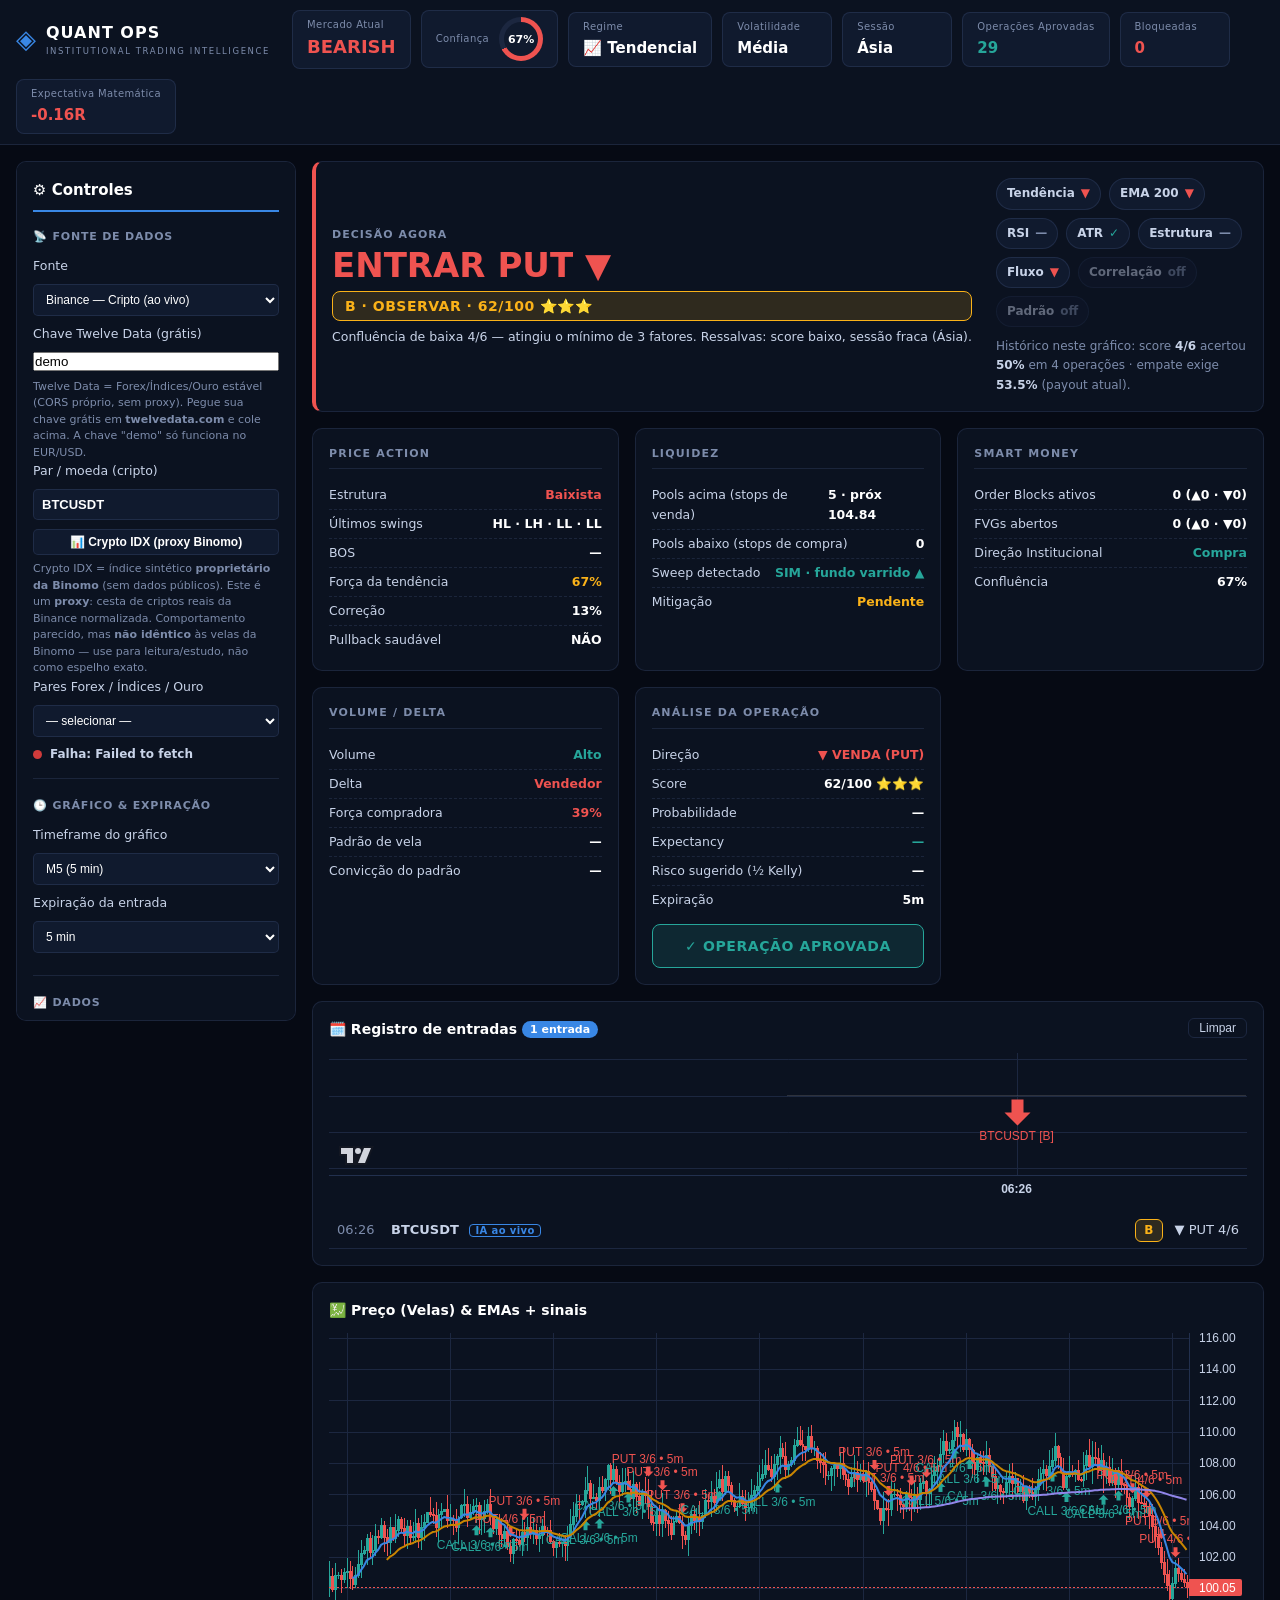
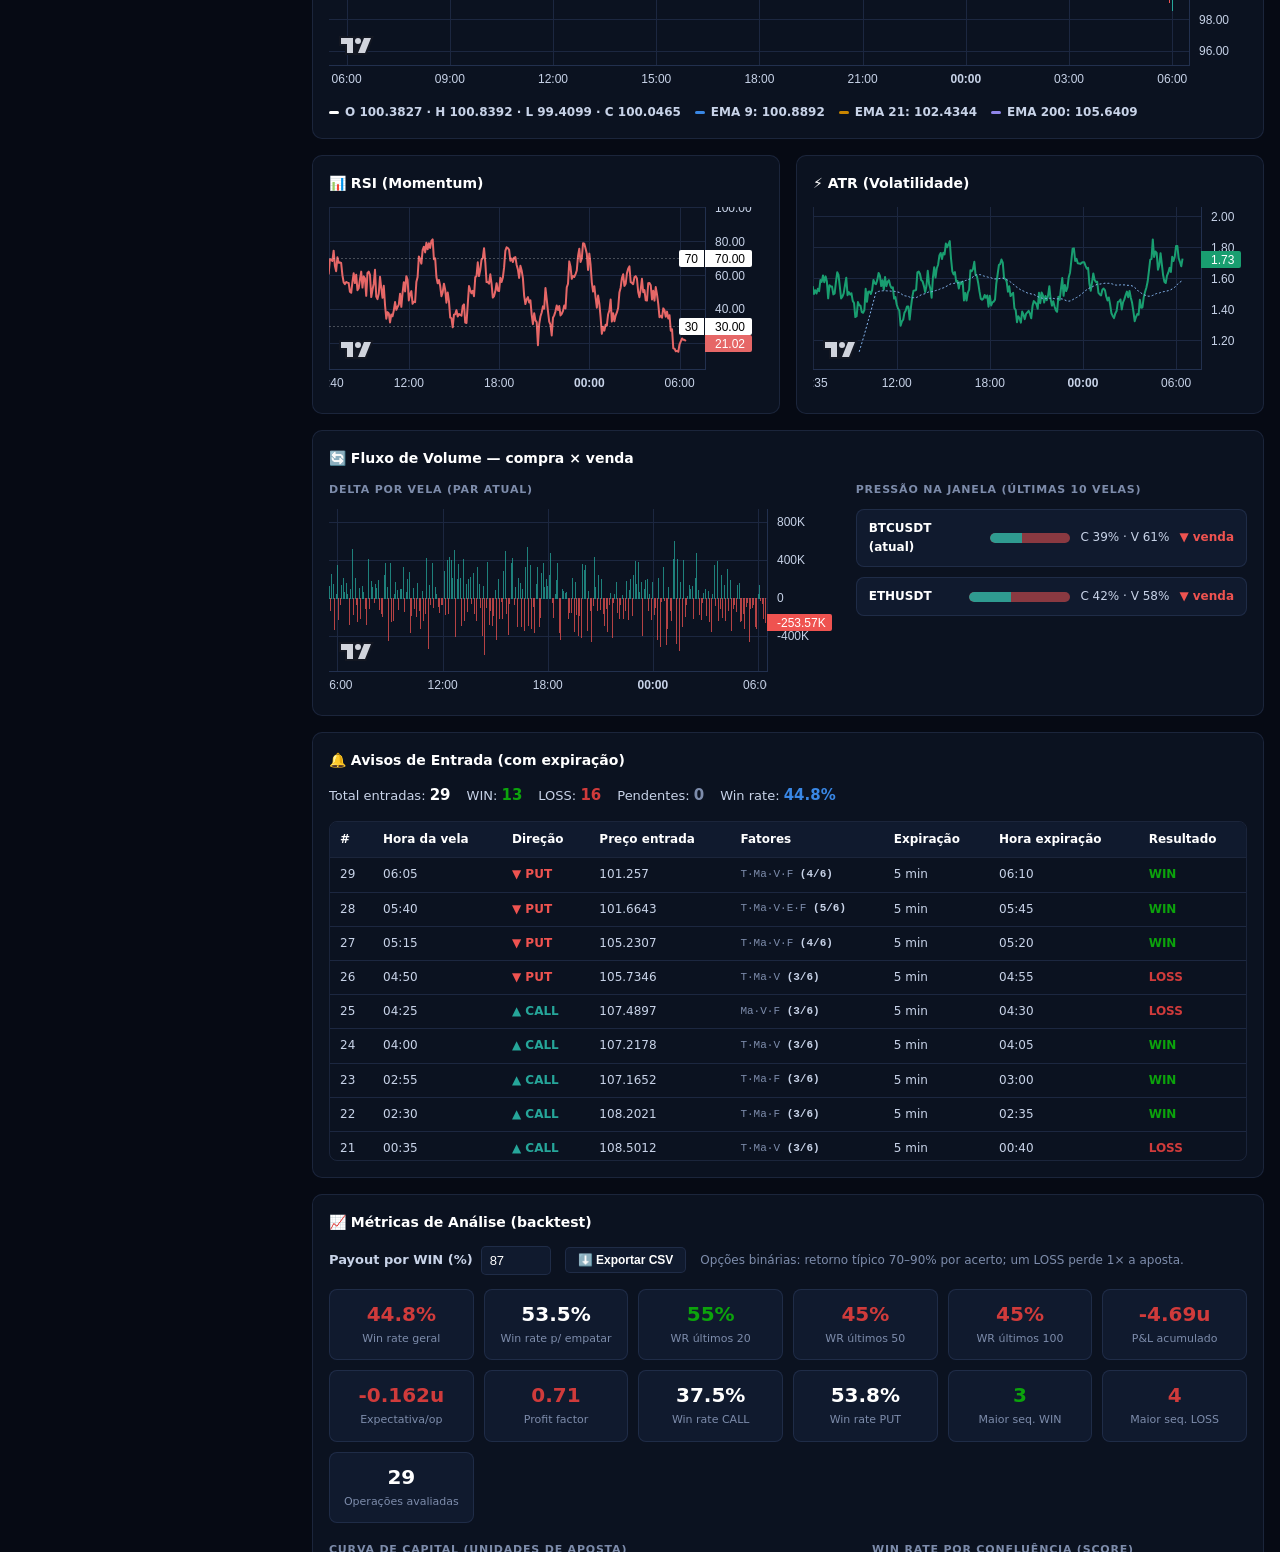
==== commit 7447fce4: "Add root index redirect to QUANT OPS simulator for GitHub Pages Co-Authored-By: Claude Opus 4.8 <nor" ====
--- a/index.html
+++ b/index.html
@@ -1,1143 +1,59 @@
 <!DOCTYPE html>
 <html lang="pt-BR">
 <head>
-<meta charset="UTF-8">
-<meta name="viewport" content="width=device-width, initial-scale=1.0, viewport-fit=cover">
-<meta name="theme-color" content="#05070D">
-<meta name="color-scheme" content="dark">
-<meta name="description" content="Consultor nutricional baseado em evidência: calcula calorias e macros (Mifflin-St Jeor), monta cardápio semanal com variação treino/descanso, lista de compras e plano de treino. Educacional — não substitui profissional de saúde.">
-<meta name="author" content="Consultor Nutricional">
-<meta property="og:title" content="Consultor Nutricional — Plano baseado em evidência">
-<meta property="og:description" content="Plano nutricional e de treino baseado em evidência, 100% no seu navegador.">
-<meta property="og:type" content="website">
-<meta name="twitter:card" content="summary">
-<link rel="icon" href="data:image/svg+xml,<svg xmlns='http://www.w3.org/2000/svg' viewBox='0 0 100 100'><text y='.9em' font-size='90'>🥗</text></svg>">
-<title>Consultor Nutricional — Plano baseado em evidência</title>
-<style>
-*,*::before,*::after{box-sizing:border-box;margin:0;padding:0}
-:root{
-  --p:#34F5C5;--pm:#22D3EE;--s:#34F5C5;--acc:#FFB86B;
-  --bg:rgba(255,255,255,.045);--sur:rgba(255,255,255,.05);--bdr:rgba(255,255,255,.12);
-  --tx:#E9F5EF;--mu:#8AA79B;
-  --neon:#34F5C5;--neon2:#22D3EE;
-  --sh:0 8px 32px rgba(0,0,0,.45);
-}
-html,body{height:100%;font-family:'Segoe UI',-apple-system,BlinkMacSystemFont,sans-serif;color:var(--tx);background:#05070D}
-body{position:relative;overflow-x:hidden}
-body::before{content:'';position:fixed;inset:0;z-index:-2;background:
-  radial-gradient(60% 50% at 15% 8%,rgba(52,245,197,.20),transparent 60%),
-  radial-gradient(55% 45% at 85% 12%,rgba(34,211,238,.17),transparent 60%),
-  radial-gradient(60% 55% at 50% 105%,rgba(129,140,248,.15),transparent 60%),
-  #05070D;
-  animation:aurora 16s ease-in-out infinite alternate}
-body::after{content:'';position:fixed;inset:0;z-index:-1;pointer-events:none;
-  background-image:linear-gradient(rgba(255,255,255,.028) 1px,transparent 1px),linear-gradient(90deg,rgba(255,255,255,.028) 1px,transparent 1px);
-  background-size:46px 46px;
-  -webkit-mask-image:radial-gradient(ellipse 85% 55% at 50% 0%,#000 35%,transparent 100%);
-  mask-image:radial-gradient(ellipse 85% 55% at 50% 0%,#000 35%,transparent 100%)}
-@keyframes aurora{0%{filter:hue-rotate(0deg)}100%{filter:hue-rotate(30deg)}}
-#root{min-height:100dvh;display:flex;flex-direction:column;position:relative;z-index:1}
-
-/* HEADER */
-.hdr{background:rgba(10,16,26,.55);backdrop-filter:blur(18px);-webkit-backdrop-filter:blur(18px);color:#fff;padding:14px 18px;display:flex;align-items:center;justify-content:space-between;position:sticky;top:0;z-index:10;border-bottom:1px solid var(--bdr)}
-.hdr-brand{display:flex;align-items:center;gap:11px;font-weight:800;font-size:15px;letter-spacing:.3px}
-.hdr-icon{width:36px;height:36px;background:linear-gradient(135deg,rgba(52,245,197,.28),rgba(34,211,238,.18));border:1px solid rgba(52,245,197,.4);border-radius:11px;display:flex;align-items:center;justify-content:center;font-size:18px;box-shadow:0 0 18px rgba(52,245,197,.3)}
-.btn-sm{background:rgba(255,255,255,.06);border:1px solid var(--bdr);color:#fff;padding:6px 14px;border-radius:18px;font-size:12px;cursor:pointer;font-family:inherit;transition:all .18s}
-.btn-sm:hover{background:rgba(52,245,197,.14);border-color:var(--neon);box-shadow:0 0 14px rgba(52,245,197,.25)}
-
-/* PROGRESS */
-.prog-wrap{background:rgba(10,16,26,.4);backdrop-filter:blur(12px);-webkit-backdrop-filter:blur(12px);padding:12px 18px 14px;border-bottom:1px solid var(--bdr)}
-.steps{display:flex;align-items:center;gap:0;justify-content:center;margin-bottom:10px}
-.sdot{width:30px;height:30px;border-radius:50%;border:2px solid rgba(255,255,255,.2);color:rgba(255,255,255,.45);font-size:12px;font-weight:700;display:flex;align-items:center;justify-content:center;transition:all .3s;background:rgba(255,255,255,.03)}
-.sdot.active{border-color:var(--neon);color:#05070D;background:var(--neon);box-shadow:0 0 18px rgba(52,245,197,.55)}
-.sdot.done{border-color:var(--neon2);background:rgba(34,211,238,.15);color:var(--neon2)}
-.sline{flex:1;height:2px;background:rgba(255,255,255,.12);max-width:48px}
-.prog-bar{height:5px;background:rgba(255,255,255,.08);border-radius:3px;overflow:hidden}
-.prog-fill{height:100%;background:linear-gradient(90deg,var(--neon),var(--neon2));border-radius:3px;transition:width .4s cubic-bezier(.4,0,.2,1);box-shadow:0 0 12px rgba(52,245,197,.6)}
-
-/* MAIN */
-.main{flex:1;padding:24px 14px 44px;max-width:640px;margin:0 auto;width:100%}
-
-/* CARD */
-.card{background:var(--sur);backdrop-filter:blur(20px);-webkit-backdrop-filter:blur(20px);border:1px solid var(--bdr);border-radius:22px;padding:26px;box-shadow:var(--sh);margin-bottom:16px;position:relative;overflow:hidden;animation:cardIn .5s cubic-bezier(.2,.7,.2,1)}
-.card::before{content:'';position:absolute;top:0;left:0;right:0;height:1px;background:linear-gradient(90deg,transparent,rgba(52,245,197,.6),transparent)}
-@keyframes cardIn{from{opacity:0;transform:translateY(14px)}to{opacity:1;transform:translateY(0)}}
-.step-title{font-size:22px;font-weight:800;margin-bottom:6px;background:linear-gradient(90deg,#34F5C5,#22D3EE);-webkit-background-clip:text;background-clip:text;color:transparent;letter-spacing:-.3px}
-.step-sub{font-size:13px;color:var(--mu);margin-bottom:22px;line-height:1.55}
-
-/* OPTION GRID (goals) */
-.opt-grid{display:grid;grid-template-columns:1fr 1fr;gap:11px;margin-bottom:22px}
-.opt-card{background:rgba(255,255,255,.03);border:1.5px solid var(--bdr);border-radius:16px;padding:15px 13px;text-align:left;cursor:pointer;transition:all .2s;font-family:inherit;display:flex;flex-direction:column;gap:4px}
-.opt-card:hover{border-color:rgba(52,245,197,.5);background:rgba(52,245,197,.05);transform:translateY(-2px)}
-.opt-card.sel{border-color:var(--neon);background:rgba(52,245,197,.1);box-shadow:0 0 0 1px var(--neon),0 0 22px rgba(52,245,197,.3)}
-.opt-icon{font-size:26px}
-.opt-label{font-size:13px;font-weight:700;color:var(--tx)}
-.opt-desc{font-size:11px;color:var(--mu)}
-
-/* FORM */
-.form-row{display:grid;grid-template-columns:1fr 1fr;gap:14px;margin-bottom:14px}
-.field{display:flex;flex-direction:column;gap:7px}
-.field label{font-size:13px;font-weight:600;color:var(--tx)}
-.inp-wrap{position:relative;display:flex;align-items:center}
-.inp-wrap input{width:100%;padding:11px 40px 11px 14px;border:1.5px solid var(--bdr);border-radius:11px;font-size:15px;font-family:inherit;background:rgba(255,255,255,.03);color:var(--tx);outline:none;transition:all .2s}
-.inp-wrap input:focus{border-color:var(--neon);background:rgba(52,245,197,.06);box-shadow:0 0 16px rgba(52,245,197,.2)}
-.inp-wrap .unit{position:absolute;right:12px;font-size:12px;color:var(--mu);pointer-events:none}
-.sex-row{display:flex;gap:8px}
-.sex-btn{flex:1;padding:11px;border:1.5px solid var(--bdr);border-radius:11px;cursor:pointer;font-size:13px;font-weight:600;background:rgba(255,255,255,.03);color:var(--mu);font-family:inherit;transition:all .18s}
-.sex-btn:hover{border-color:rgba(52,245,197,.4)}
-.sex-btn.sel{border-color:var(--neon);background:rgba(52,245,197,.1);color:var(--neon);box-shadow:0 0 16px rgba(52,245,197,.25)}
-.act-list{display:flex;flex-direction:column;gap:8px}
-.act-item{border:1.5px solid var(--bdr);border-radius:11px;padding:11px 14px;cursor:pointer;text-align:left;font-family:inherit;background:rgba(255,255,255,.03);transition:all .18s;display:flex;justify-content:space-between;align-items:center}
-.act-item:hover{border-color:rgba(52,245,197,.4);background:rgba(52,245,197,.04)}
-.act-item.sel{border-color:var(--neon);background:rgba(52,245,197,.1);box-shadow:0 0 0 1px var(--neon),0 0 18px rgba(52,245,197,.25)}
-.act-label{font-size:13px;font-weight:600;color:var(--tx)}
-.act-desc{font-size:11px;color:var(--mu)}
-.field-full{margin-bottom:14px}
-.train-row{display:flex;flex-wrap:wrap;gap:8px}
-.train-chip{display:flex;align-items:center;gap:6px;padding:9px 14px;border:1.5px solid var(--bdr);border-radius:20px;cursor:pointer;font-size:12px;font-weight:600;background:rgba(255,255,255,.03);color:var(--tx);transition:all .18s}
-.train-chip:hover{border-color:rgba(52,245,197,.4)}
-.train-chip.sel{border-color:var(--neon);background:rgba(52,245,197,.1);color:var(--neon);box-shadow:0 0 14px rgba(52,245,197,.25)}
-.train-chip input{width:13px;height:13px;accent-color:var(--neon);cursor:pointer}
-.train-icon{font-size:15px}
-.train-block{background:rgba(255,255,255,.03);border:1px solid var(--bdr);border-radius:13px;padding:13px 15px;margin-bottom:10px}
-.train-block:last-of-type{margin-bottom:0}
-.train-block-title{font-size:14px;font-weight:700;color:var(--neon);margin-bottom:6px}
-.train-row-item{font-size:12px;color:var(--tx);margin-bottom:4px;line-height:1.45}
-.train-row-item span:first-child{font-weight:600;color:var(--mu);margin-right:4px}
-.train-evidence{font-size:11px;color:var(--mu);margin-top:4px;font-style:italic}
-.wd-row{display:flex;gap:6px;flex-wrap:wrap}
-.wd-btn{flex:1;min-width:42px;padding:9px 4px;border:1.5px solid var(--bdr);border-radius:10px;cursor:pointer;font-size:12px;font-weight:700;background:rgba(255,255,255,.03);color:var(--mu);font-family:inherit;transition:all .18s}
-.wd-btn:hover{border-color:rgba(52,245,197,.4)}
-.wd-btn.sel{border-color:var(--neon);background:rgba(52,245,197,.12);color:var(--neon);box-shadow:0 0 12px rgba(52,245,197,.25)}
-/* Footer */
-.site-footer{position:relative;z-index:1;text-align:center;padding:22px 18px 30px;border-top:1px solid var(--bdr);background:rgba(10,16,26,.4);backdrop-filter:blur(10px);-webkit-backdrop-filter:blur(10px)}
-.site-footer p{font-size:11px;color:var(--mu);line-height:1.6;max-width:560px;margin:0 auto}
-.site-footer strong{color:var(--tx)}
-
-/* CONDITIONS */
-.cond-list{display:flex;flex-direction:column;gap:8px;margin-bottom:12px}
-.cond-item{display:flex;align-items:flex-start;gap:10px;padding:11px 13px;border:1.5px solid var(--bdr);border-radius:11px;cursor:pointer;background:rgba(255,255,255,.03);transition:all .18s}
-.cond-item:hover{border-color:rgba(52,245,197,.4)}
-.cond-item.checked{border-color:var(--neon);background:rgba(52,245,197,.1);box-shadow:0 0 14px rgba(52,245,197,.2)}
-.cond-item input{width:16px;height:16px;margin-top:1px;accent-color:var(--neon);flex-shrink:0;cursor:pointer}
-.cond-item span{font-size:13px;color:var(--tx);line-height:1.45}
-.cond-none{border-style:dashed}
-.divider{height:1px;background:var(--bdr);margin:8px 0}
-.text-inp{width:100%;padding:10px 12px;border:1.5px solid var(--bdr);border-radius:9px;font-size:13px;font-family:inherit;background:rgba(255,255,255,.03);color:var(--tx);outline:none;margin-top:6px}
-.text-inp:focus{border-color:var(--neon);box-shadow:0 0 14px rgba(52,245,197,.2)}
-
-/* PREFERENCES */
-.diet-row{display:grid;grid-template-columns:repeat(3,1fr);gap:10px;margin-bottom:14px}
-.diet-card{border:1.5px solid var(--bdr);border-radius:13px;padding:13px 8px;cursor:pointer;font-family:inherit;background:rgba(255,255,255,.03);text-align:center;display:flex;flex-direction:column;gap:3px;transition:all .18s;color:var(--tx)}
-.diet-card:hover{border-color:rgba(52,245,197,.4);transform:translateY(-2px)}
-.diet-card.sel{border-color:var(--neon);background:rgba(52,245,197,.1);box-shadow:0 0 0 1px var(--neon),0 0 18px rgba(52,245,197,.28)}
-.diet-icon{font-size:23px}
-.diet-label{font-size:13px;font-weight:700}
-.diet-desc{font-size:11px;color:var(--mu)}
-.prot-grid{display:grid;grid-template-columns:repeat(3,1fr);gap:8px;margin-bottom:4px}
-.prot-card{border:1.5px solid var(--bdr);border-radius:13px;padding:11px 6px;cursor:pointer;font-family:inherit;background:rgba(255,255,255,.03);text-align:center;display:flex;flex-direction:column;gap:4px;transition:all .18s;color:var(--tx)}
-.prot-card:hover{border-color:rgba(52,245,197,.4);transform:translateY(-2px)}
-.prot-card.sel{border-color:var(--neon);background:rgba(52,245,197,.1);box-shadow:0 0 0 1px var(--neon),0 0 16px rgba(52,245,197,.28)}
-.prot-icon{font-size:20px}
-.prot-label{font-size:11px;font-weight:600;color:var(--tx);line-height:1.25}
-.intol-row{display:flex;flex-wrap:wrap;gap:8px;margin-bottom:14px}
-.intol-chip{display:flex;align-items:center;gap:6px;padding:8px 13px;border:1.5px solid var(--bdr);border-radius:20px;cursor:pointer;font-size:12px;font-weight:600;background:rgba(255,255,255,.03);color:var(--tx);transition:all .18s}
-.intol-chip.sel{border-color:var(--neon);background:rgba(52,245,197,.1);color:var(--neon);box-shadow:0 0 14px rgba(52,245,197,.25)}
-.intol-chip input{width:13px;height:13px;accent-color:var(--neon);cursor:pointer}
-.pref-grid{display:grid;grid-template-columns:1fr 1fr;gap:14px;margin-bottom:14px}
-.radio-list{display:flex;flex-direction:column;gap:8px}
-.radio-item{border:1.5px solid var(--bdr);border-radius:11px;padding:10px 13px;cursor:pointer;font-family:inherit;background:rgba(255,255,255,.03);text-align:left;transition:all .18s}
-.radio-item:hover{border-color:rgba(52,245,197,.4)}
-.radio-item.sel{border-color:var(--neon);background:rgba(52,245,197,.1);box-shadow:0 0 0 1px var(--neon),0 0 16px rgba(52,245,197,.25)}
-.radio-item span{display:block;font-size:13px;font-weight:600;color:var(--tx)}
-.radio-item small{font-size:11px;color:var(--mu)}
-
-/* NAV */
-.nav-row{display:flex;align-items:center;justify-content:space-between;margin-top:22px;gap:10px}
-.btn-primary{background:linear-gradient(135deg,var(--neon),var(--neon2));color:#05201A;border:none;padding:12px 26px;border-radius:24px;font-size:14px;font-weight:800;cursor:pointer;font-family:inherit;transition:all .2s;box-shadow:0 0 22px rgba(52,245,197,.4);letter-spacing:.3px}
-.btn-primary:hover:not(:disabled){transform:translateY(-2px);box-shadow:0 0 34px rgba(52,245,197,.6)}
-.btn-primary:disabled{background:rgba(255,255,255,.08);color:var(--mu);cursor:not-allowed;box-shadow:none}
-.btn-back{background:transparent;border:1.5px solid var(--bdr);color:var(--mu);padding:11px 20px;border-radius:24px;font-size:14px;cursor:pointer;font-family:inherit;transition:all .18s}
-.btn-back:hover{border-color:var(--neon);color:var(--neon)}
-.err-msg{color:#FF6B6B;font-size:12px;margin-top:8px}
-
-/* RESULTS */
-.res-main{padding:16px 14px 44px}
-.res-header{background:linear-gradient(135deg,rgba(52,245,197,.14),rgba(34,211,238,.1));backdrop-filter:blur(20px);-webkit-backdrop-filter:blur(20px);border:1px solid rgba(52,245,197,.3);color:#fff;padding:22px;border-radius:18px;margin-bottom:14px;display:flex;gap:14px;align-items:flex-start;box-shadow:0 0 30px rgba(52,245,197,.15)}
-.res-hicon{font-size:34px;filter:drop-shadow(0 0 10px rgba(52,245,197,.5))}
-.res-header h2{font-size:19px;font-weight:800;margin-bottom:4px}
-.res-header p{font-size:12px;opacity:.85;line-height:1.55}
-.disc{background:rgba(255,184,107,.1);border:1px solid rgba(255,184,107,.35);border-radius:13px;padding:13px 15px;font-size:13px;color:#FFD9A8;margin-bottom:14px;line-height:1.55}
-
-.sec{background:var(--sur);backdrop-filter:blur(20px);-webkit-backdrop-filter:blur(20px);border:1px solid var(--bdr);border-radius:18px;padding:20px;box-shadow:var(--sh);margin-bottom:14px;position:relative;overflow:hidden}
-.sec::before{content:'';position:absolute;top:0;left:0;right:0;height:1px;background:linear-gradient(90deg,transparent,rgba(52,245,197,.5),transparent)}
-.sec-title{font-size:15px;font-weight:800;background:linear-gradient(90deg,#34F5C5,#22D3EE);-webkit-background-clip:text;background-clip:text;color:transparent;margin-bottom:14px;display:flex;align-items:center;gap:6px}
-
-/* Calories */
-.cal-row{display:flex;justify-content:space-between;align-items:baseline;padding:8px 0;border-bottom:1px solid rgba(255,255,255,.06);font-size:13px;gap:8px}
-.cal-row:last-child{border-bottom:none}
-.cal-row span{color:var(--mu);flex:1}
-.cal-row strong{font-size:14px;white-space:nowrap;color:var(--tx)}
-.cal-row.hl{background:rgba(52,245,197,.08);border:1px solid rgba(52,245,197,.25);border-radius:10px;padding:12px;margin-top:6px;border-bottom:none}
-.cal-row.hl strong{font-size:19px;color:var(--neon)}
-
-/* Macros */
-.macro-grid{display:grid;grid-template-columns:repeat(3,1fr);gap:10px;margin-bottom:12px}
-.mc{border-radius:14px;padding:15px 10px;text-align:center;border:1px solid var(--bdr)}
-.mc.prot{background:rgba(52,245,197,.1);border-color:rgba(52,245,197,.3)}
-.mc.carb{background:rgba(255,184,107,.1);border-color:rgba(255,184,107,.3)}
-.mc.fat {background:rgba(129,140,248,.12);border-color:rgba(129,140,248,.35)}
-.mc-val{font-size:23px;font-weight:800;color:var(--neon)}
-.mc.carb .mc-val{color:#FFB86B}
-.mc.fat  .mc-val{color:#A5B4FC}
-.mc-lbl{font-size:12px;font-weight:700;margin:2px 0;color:var(--tx)}
-.mc-sub{font-size:11px;color:var(--mu)}
-.mbar{height:10px;border-radius:5px;overflow:hidden;display:flex;gap:2px;margin-top:4px}
-.mbar-p{background:#34F5C5;box-shadow:0 0 10px rgba(52,245,197,.5)}
-.mbar-c{background:#FFB86B}
-.mbar-f{background:#818CF8}
-.mbar-legend{display:flex;gap:14px;margin-top:8px;font-size:11px;color:var(--mu)}
-.mbar-legend span{display:flex;align-items:center;gap:4px}
-.mbar-dot{width:8px;height:8px;border-radius:50%;display:inline-block}
-
-/* Meals */
-.meal-item{margin-bottom:14px}
-.meal-title{font-size:13px;font-weight:700;color:var(--neon);margin-bottom:6px}
-.meal-item ul{padding-left:18px}
-.meal-item li{font-size:13px;color:var(--tx);margin-bottom:3px;line-height:1.45}
-.subs-box{background:rgba(255,255,255,.03);border:1px solid var(--bdr);border-radius:11px;padding:13px;margin-top:10px;font-size:12px}
-.subs-box strong{display:block;margin-bottom:5px;color:var(--mu)}
-.subs-box li{margin-bottom:3px;color:var(--mu)}
-
-/* Weekly plan accordion */
-.day-card{border:1px solid var(--bdr);border-radius:12px;margin-bottom:8px;background:rgba(255,255,255,.03);overflow:hidden;transition:all .2s}
-.day-card[open]{border-color:rgba(52,245,197,.35);box-shadow:0 0 16px rgba(52,245,197,.12)}
-.day-card summary{list-style:none;cursor:pointer;padding:12px 14px;display:flex;align-items:center;gap:8px;user-select:none}
-.day-card summary::-webkit-details-marker{display:none}
-.day-card summary::after{content:'▾';color:var(--mu);font-size:12px;transition:transform .25s;margin-left:2px}
-.day-card[open] summary::after{transform:rotate(180deg);color:var(--neon)}
-.day-name{font-size:14px;font-weight:700;color:var(--tx);flex:1}
-.day-badge{font-size:11px;font-weight:700;padding:4px 11px;border-radius:12px;white-space:nowrap}
-.day-badge.train{background:rgba(52,245,197,.14);color:var(--neon);border:1px solid rgba(52,245,197,.3)}
-.day-badge.rest{background:rgba(129,140,248,.14);color:#A5B4FC;border:1px solid rgba(129,140,248,.3)}
-.day-meals{padding:2px 14px 12px;border-top:1px solid var(--bdr)}
-.dm{font-size:12px;color:var(--tx);padding:8px 0;border-bottom:1px solid rgba(255,255,255,.05);line-height:1.45}
-.dm:last-child{border-bottom:none}
-.dm span{display:inline-block;font-weight:700;color:var(--mu);min-width:78px;margin-right:4px}
-
-/* Tips */
-.tip{border-radius:11px;padding:12px 14px;font-size:12px;line-height:1.55;margin-top:8px;border:1px solid}
-.tip.warn{background:rgba(253,224,71,.08);border-color:rgba(253,224,71,.3);color:#FDE68A}
-.tip.info{background:rgba(34,211,238,.08);border-color:rgba(34,211,238,.3);color:#A5E9F5}
-.tip.eco {background:rgba(52,245,197,.08);border-color:rgba(52,245,197,.3);color:#9DF5D8}
-.tip.alert{background:rgba(255,107,107,.08);border-color:rgba(255,107,107,.3);color:#FFB0B0}
-
-/* Shopping */
-.shop-cat{font-size:12px;font-weight:700;color:var(--neon2);text-transform:uppercase;letter-spacing:.5px;margin-bottom:6px;margin-top:12px}
-.shop-cat:first-child{margin-top:0}
-.shop-list{display:flex;flex-wrap:wrap;gap:6px}
-.shop-tag{background:rgba(255,255,255,.04);border:1px solid var(--bdr);border-radius:20px;padding:5px 12px;font-size:12px;color:var(--tx)}
-
-/* STOP PAGE */
-.stop-card{text-align:center}
-.stop-icon{font-size:54px;margin-bottom:12px;filter:drop-shadow(0 0 14px rgba(52,245,197,.4))}
-.stop-card h2{font-size:21px;font-weight:800;background:linear-gradient(90deg,#34F5C5,#22D3EE);-webkit-background-clip:text;background-clip:text;color:transparent;margin-bottom:8px}
-.stop-card p{font-size:14px;color:var(--mu);margin-bottom:10px;line-height:1.55}
-.stop-why{background:rgba(255,255,255,.03);border:1px solid var(--bdr);border-radius:13px;padding:15px;text-align:left;font-size:13px;margin:14px 0}
-.stop-why strong{display:block;margin-bottom:8px;color:var(--tx)}
-.stop-why li{margin-bottom:6px;color:var(--mu);line-height:1.5;margin-left:16px}
-.stop-where{background:rgba(34,211,238,.08);border:1px solid rgba(34,211,238,.3);border-radius:13px;padding:15px;text-align:left;font-size:13px}
-.stop-where strong{display:block;margin-bottom:8px;color:var(--neon2)}
-.stop-where li{margin-bottom:5px;color:#A5E9F5;margin-left:16px}
-
-/* Print */
-.print-btn{background:rgba(255,255,255,.04);border:1.5px solid var(--bdr);color:var(--mu);padding:10px 20px;border-radius:20px;font-size:13px;cursor:pointer;font-family:inherit;transition:all .18s}
-.print-btn:hover{border-color:var(--neon);color:var(--neon)}
-.center-row{text-align:center;display:flex;gap:10px;justify-content:center;margin-top:16px;flex-wrap:wrap}
-@media(max-width:480px){
-  .opt-grid{grid-template-columns:1fr 1fr}
-  .form-row{grid-template-columns:1fr}
-  .pref-grid{grid-template-columns:1fr}
-  .macro-grid{grid-template-columns:repeat(3,1fr)}
-  .diet-row{grid-template-columns:repeat(3,1fr)}
-  .prot-grid{grid-template-columns:repeat(2,1fr)}
-}
-@media print{
-  body::before,body::after{display:none}
-  html,body{background:#fff}
-  .hdr,.prog-wrap,.nav-row,.center-row,.site-footer{display:none}
-  .sec,.res-header{box-shadow:none;border:1px solid #ddd;background:#fff;backdrop-filter:none}
-  .sec-title,.step-title,.stop-card h2{-webkit-text-fill-color:#1B5E42;color:#1B5E42}
-  .cal-row strong,.meal-item li,.cond-item span,.shop-tag,.res-header h2,.res-header p,.day-name,.dm{color:#17201B}
-  .day-card .day-meals{display:block!important}
-  .day-card summary::after{display:none}
-}
-</style>
+    <meta charset="UTF-8">
+    <meta name="viewport" content="width=device-width, initial-scale=1.0">
+    <title>QUANT OPS — Institutional Trading Intelligence</title>
+    <meta http-equiv="refresh" content="0; url=pinescript/Simulador_Standalone.html">
+    <link rel="canonical" href="pinescript/Simulador_Standalone.html">
+    <style>
+        html, body {
+            margin: 0;
+            height: 100%;
+            background: #0a0e17;
+            color: #e6edf3;
+            font-family: -apple-system, BlinkMacSystemFont, "Segoe UI", Roboto, Helvetica, Arial, sans-serif;
+        }
+        .wrap {
+            height: 100%;
+            display: flex;
+            flex-direction: column;
+            align-items: center;
+            justify-content: center;
+            gap: 1.25rem;
+            text-align: center;
+            padding: 1.5rem;
+            box-sizing: border-box;
+        }
+        .brand {
+            font-size: clamp(1.5rem, 4vw, 2.5rem);
+            font-weight: 700;
+            letter-spacing: 0.08em;
+            background: linear-gradient(90deg, #38bdf8, #22d3ee);
+            -webkit-background-clip: text;
+            background-clip: text;
+            color: transparent;
+        }
+        .sub { opacity: 0.6; font-size: 0.95rem; letter-spacing: 0.04em; }
+        .spinner {
+            width: 38px; height: 38px;
+            border: 3px solid rgba(56, 189, 248, 0.2);
+            border-top-color: #38bdf8;
+            border-radius: 50%;
+            animation: spin 0.8s linear infinite;
+        }
+        @keyframes spin { to { transform: rotate(360deg); } }
+        a { color: #38bdf8; }
+    </style>
 </head>
 <body>
-<div id="root"></div>
-<footer class="site-footer">
-  <p><strong>⚕️ Ferramenta educacional</strong> — não substitui avaliação de nutricionista ou médico.</p>
-  <p>Cálculos: Mifflin-St Jeor · faixas de proteína ISSN 2017 · processado 100% no seu navegador, sem enviar dados · v1.0</p>
-</footer>
-<script>
-/* ── STATE ── */
-const S = {
-  step:1,
-  goal:null,
-  age:'', weight:'', height:'', sex:null, activity:null,
-  conditions:[], meds:'', allergies:'',
-  diet:null, intolerances:[], budget:null, time:null,
-  proteins:[],
-  trainings:[], trainDays:[],
-};
-
-/* ── PERSISTENCE (localStorage) ── */
-const STORE_KEY='cn_state_v1';
-function persist(){ try{ localStorage.setItem(STORE_KEY, JSON.stringify(S)); }catch(e){} }
-function restore(){
-  try{
-    const raw=localStorage.getItem(STORE_KEY);
-    if(raw){ const o=JSON.parse(raw); if(o&&typeof o==='object') Object.assign(S,o); }
-  }catch(e){}
-}
-function clearStore(){ try{ localStorage.removeItem(STORE_KEY); }catch(e){} }
-
-/* ── SAVE TEXT FIELDS before re-render ── */
-function saveFields() {
-  ['f-age','f-weight','f-height','f-meds'].forEach(id => {
-    const el = document.getElementById(id);
-    if (!el) return;
-    if (id==='f-age')    S.age    = el.value;
-    if (id==='f-weight') S.weight = el.value;
-    if (id==='f-height') S.height = el.value;
-    if (id==='f-meds')   S.meds   = el.value;
-  });
-}
-
-function render() {
-  saveFields();
-  persist();
-  const el = document.getElementById('root');
-  el.innerHTML = page();
-  window.scrollTo(0,0);
-}
-
-/* ── PAGE DISPATCH ── */
-function page() {
-  if (S.step === 'stop')    return hdr(false) + buildStop();
-  if (S.step === 'results') return hdr(false) + buildResults();
-  return hdr(true) + body();
-}
-
-function hdr(withSteps) {
-  if (!withSteps) return `
-    <header class="hdr">
-      <div class="hdr-brand"><div class="hdr-icon">🥗</div>Consultor Nutricional</div>
-      <button class="btn-sm" onclick="restart()">↩ Recomeçar</button>
-    </header>`;
-  const labels=['Objetivo','Perfil','Saúde','Preferências'];
-  const dots = labels.map((l,i)=>{
-    const cls = i+1<S.step?'done':i+1===S.step?'active':'';
-    const inner = i+1<S.step?'✓':(i+1);
-    return `<div class="sdot ${cls}" title="${l}">${inner}</div>` +
-           (i<3?'<div class="sline"></div>':'');
-  }).join('');
-  const pct = ((S.step-1)/4*100).toFixed(0);
-  return `
-    <header class="hdr">
-      <div class="hdr-brand"><div class="hdr-icon">🥗</div>Consultor Nutricional</div>
-    </header>
-    <div class="prog-wrap">
-      <div class="steps">${dots}</div>
-      <div class="prog-bar"><div class="prog-fill" style="width:${pct}%"></div></div>
-    </div>`;
-}
-
-function body() {
-  switch(S.step) {
-    case 1: return buildStep1();
-    case 2: return buildStep2();
-    case 3: return buildStep3();
-    case 4: return buildStep4();
-  }
-}
-
-/* ── STEP 1: GOAL ── */
-const GOALS=[
-  {k:'loss',        icon:'⚖️', label:'Perder peso',       desc:'Reduzir gordura corporal'},
-  {k:'gain',        icon:'💪', label:'Ganhar massa',      desc:'Hipertrofia muscular'},
-  {k:'maintain',    icon:'⚡', label:'Manter peso',       desc:'Equilíbrio calórico'},
-  {k:'performance', icon:'🏃', label:'Performance',       desc:'Melhorar rendimento'},
-  {k:'health',      icon:'🫀', label:'Saúde geral',       desc:'Qualidade de vida'},
-];
-function buildStep1() {
-  const cards = GOALS.map(g=>`
-    <button class="opt-card ${S.goal===g.k?'sel':''}" onclick="S.goal='${g.k}';render()">
-      <span class="opt-icon">${g.icon}</span>
-      <span class="opt-label">${g.label}</span>
-      <span class="opt-desc">${g.desc}</span>
-    </button>`).join('');
-  return `<div class="main"><div class="card">
-    <h2 class="step-title">Qual é seu objetivo?</h2>
-    <p class="step-sub">Escolha o que melhor descreve o que você busca agora.</p>
-    <div class="opt-grid">${cards}</div>
-    <div class="nav-row">
-      <span></span>
-      <button class="btn-primary" onclick="if(S.goal){S.step=2;render()}else{document.getElementById('g-err').textContent='Selecione um objetivo.'}" ${!S.goal?'':''}">Continuar →</button>
+    <div class="wrap">
+        <div class="brand">QUANT OPS</div>
+        <div class="spinner"></div>
+        <div class="sub">Carregando o simulador…</div>
+        <noscript>
+            <p><a href="pinescript/Simulador_Standalone.html">Clique aqui para abrir o simulador</a></p>
+        </noscript>
     </div>
-    <p id="g-err" class="err-msg"></p>
-  </div></div>`;
-}
-
-/* ── STEP 2: PROFILE ── */
-const ACTS=[
-  {k:'sed',     label:'Sedentário',           desc:'Mesa, sem exercício'},
-  {k:'light',   label:'Levemente ativo',      desc:'Exercício 1–3 dias/sem'},
-  {k:'mod',     label:'Moderadamente ativo',  desc:'Exercício 3–5 dias/sem'},
-  {k:'active',  label:'Muito ativo',          desc:'Exercício 6–7 dias/sem'},
-  {k:'vactive', label:'Extremamente ativo',   desc:'Atleta / trabalho físico pesado'},
-];
-const TRAININGS=[
-  {k:'muscle',   icon:'🏋️', label:'Musculação'},
-  {k:'running',  icon:'🏃', label:'Corrida'},
-  {k:'strength', icon:'💪', label:'Treino de força'},
-  {k:'cycling',  icon:'🚴', label:'Ciclismo'},
-];
-function buildStep2() {
-  const acts = ACTS.map(a=>`
-    <button class="act-item ${S.activity===a.k?'sel':''}" onclick="S.activity='${a.k}';render()">
-      <span class="act-label">${a.label}</span>
-      <span class="act-desc">${a.desc}</span>
-    </button>`).join('');
-  const trainChips = TRAININGS.map(t=>`
-    <label class="train-chip ${S.trainings.includes(t.k)?'sel':''}">
-      <input type="checkbox" ${S.trainings.includes(t.k)?'checked':''} onchange="toggleTraining('${t.k}',this.checked)">
-      <span class="train-icon">${t.icon}</span><span>${t.label}</span>
-    </label>`).join('');
-  return `<div class="main"><div class="card">
-    <h2 class="step-title">Seu perfil</h2>
-    <p class="step-sub">Calcula seu metabolismo pela fórmula Mifflin-St Jeor.</p>
-    <div class="form-row">
-      <div class="field">
-        <label>Idade</label>
-        <div class="inp-wrap"><input id="f-age" type="number" min="10" max="100" value="${S.age}" placeholder="anos"></div>
-      </div>
-      <div class="field">
-        <label>Sexo</label>
-        <div class="sex-row">
-          <button class="sex-btn ${S.sex==='M'?'sel':''}" onclick="S.sex='M';render()">♂ Masculino</button>
-          <button class="sex-btn ${S.sex==='F'?'sel':''}" onclick="S.sex='F';render()">♀ Feminino</button>
-        </div>
-      </div>
-    </div>
-    <div class="form-row">
-      <div class="field">
-        <label>Peso</label>
-        <div class="inp-wrap"><input id="f-weight" type="number" min="30" max="300" value="${S.weight}" placeholder="kg"><span class="unit">kg</span></div>
-      </div>
-      <div class="field">
-        <label>Altura</label>
-        <div class="inp-wrap"><input id="f-height" type="number" min="100" max="250" value="${S.height}" placeholder="cm"><span class="unit">cm</span></div>
-      </div>
-    </div>
-    <div class="field-full">
-      <div class="field"><label>Nível de atividade</label><div class="act-list">${acts}</div></div>
-    </div>
-    <div class="field-full">
-      <div class="field"><label>Tipo de treino <span style="font-weight:400;color:var(--mu)">(opcional, selecione quantos fizer)</span></label>
-        <div class="train-row">${trainChips}</div>
-      </div>
-    </div>
-    ${S.trainings.length ? `<div class="field-full">
-      <div class="field"><label>Dias que você treina <span style="font-weight:400;color:var(--mu)">(opcional — se vazio, calculamos pelo nível de atividade)</span></label>
-        <div class="wd-row">${WEEKDAYS.map((w,i)=>`
-          <button type="button" class="wd-btn ${S.trainDays.includes(i)?'sel':''}" onclick="toggleTrainDay(${i})" aria-pressed="${S.trainDays.includes(i)}">${w}</button>`).join('')}</div>
-      </div>
-    </div>` : ''}
-    <div class="nav-row">
-      <button class="btn-back" onclick="S.step=1;render()">← Voltar</button>
-      <button class="btn-primary" onclick="nextStep2()">Continuar →</button>
-    </div>
-    <p id="p-err" class="err-msg"></p>
-  </div></div>`;
-}
-const WEEKDAYS=['Seg','Ter','Qua','Qui','Sex','Sáb','Dom'];
-function toggleTraining(k,v) {
-  saveFields();
-  if (v) { if (!S.trainings.includes(k)) S.trainings.push(k); }
-  else     S.trainings = S.trainings.filter(x=>x!==k);
-  render();
-}
-function toggleTrainDay(i) {
-  saveFields();
-  if (S.trainDays.includes(i)) S.trainDays = S.trainDays.filter(x=>x!==i);
-  else S.trainDays.push(i);
-  render();
-}
-function nextStep2() {
-  saveFields();
-  const a=+S.age,w=+S.weight,h=+S.height;
-  if (!a||!w||!h||!S.sex||!S.activity||a<10||a>100||w<30||w>300||h<100||h>250) {
-    document.getElementById('p-err').textContent='Preencha todos os campos com valores válidos.';
-    return;
-  }
-  S.step=3; render();
-}
-
-/* ── STEP 3: HEALTH ── */
-const CONDS=[
-  {k:'diabetes',        label:'Diabetes (tipo 1 ou 2)'},
-  {k:'renal',           label:'Doença renal'},
-  {k:'cardiac',         label:'Doença cardiovascular'},
-  {k:'thyroid',         label:'Disfunção tireoidiana (hipo/hipertireoidismo)'},
-  {k:'pregnancy',       label:'Gestação ou lactação'},
-  {k:'eating_disorder', label:'Histórico de transtorno alimentar (anorexia, bulimia, compulsão)'},
-  {k:'meds',            label:'Uso de medicamentos que afetam metabolismo ou peso'},
-];
-const STOP_KEYS=new Set(['diabetes','renal','cardiac','thyroid','pregnancy','eating_disorder','meds']);
-
-function buildStep3() {
-  const hasMeds = S.conditions.includes('meds');
-  const isNone  = S.conditions.length===0;
-  const items = CONDS.map(c=>`
-    <label class="cond-item ${S.conditions.includes(c.k)?'checked':''}">
-      <input type="checkbox" ${S.conditions.includes(c.k)?'checked':''} onchange="toggleCond('${c.k}',this.checked)">
-      <span>${c.label}</span>
-    </label>`).join('');
-  return `<div class="main"><div class="card">
-    <h2 class="step-title">Condições de saúde</h2>
-    <p class="step-sub">Marque tudo que se aplica. Garante que as orientações sejam seguras.</p>
-    <div class="cond-list">
-      ${items}
-      ${hasMeds?`<input id="f-meds" type="text" class="text-inp" value="${S.meds}" placeholder="Quais medicamentos? (opcional)">` :''}
-      <div class="divider"></div>
-      <label class="cond-item cond-none ${isNone?'checked':''}">
-        <input type="checkbox" ${isNone?'checked':''} onchange="if(this.checked){S.conditions=[];render()}">
-        <span><strong>Nenhuma das anteriores</strong></span>
-      </label>
-    </div>
-    <div class="nav-row">
-      <button class="btn-back" onclick="S.step=2;render()">← Voltar</button>
-      <button class="btn-primary" onclick="nextStep3()">Continuar →</button>
-    </div>
-  </div></div>`;
-}
-function toggleCond(k,v) {
-  saveFields();
-  if (v) { if (!S.conditions.includes(k)) S.conditions.push(k); }
-  else     S.conditions = S.conditions.filter(c=>c!==k);
-  render();
-}
-function nextStep3() {
-  if (S.conditions.some(c=>STOP_KEYS.has(c))) { S.step='stop'; render(); return; }
-  S.step=4; render();
-}
-
-/* ── STEP 4: PREFERENCES ── */
-const DIETS=[
-  {k:'omni', icon:'🥩', label:'Onívoro',    desc:'Como tudo'},
-  {k:'veg',  icon:'🥚', label:'Vegetariano',desc:'Sem carnes'},
-  {k:'vegan',icon:'🌱', label:'Vegano',      desc:'Sem produtos animais'},
-];
-const INTOLS=[
-  {k:'lactose',label:'Lactose'},
-  {k:'gluten', label:'Glúten'},
-  {k:'seafood',label:'Frutos do mar'},
-  {k:'nuts',   label:'Oleaginosas'},
-];
-const BUDGETS=[
-  {k:'eco', label:'💸 Econômico',    desc:'Foco em custo-benefício'},
-  {k:'mid', label:'💰 Moderado',     desc:'Equilíbrio custo/variedade'},
-  {k:'free',label:'🛒 Sem restrição',desc:'Foco em qualidade'},
-];
-const TIMES=[
-  {k:'fast',label:'⚡ Rápido',    desc:'< 30 min por refeição'},
-  {k:'mid', label:'🍳 Moderado',  desc:'30–60 min'},
-  {k:'slow',label:'👨‍🍳 Tranquilo', desc:'> 60 min'},
-];
-function buildStep4() {
-  const dCards = DIETS.map(d=>`
-    <button class="diet-card ${S.diet===d.k?'sel':''}" onclick="setDiet('${d.k}')">
-      <span class="diet-icon">${d.icon}</span>
-      <span class="diet-label">${d.label}</span>
-      <span class="diet-desc">${d.desc}</span>
-    </button>`).join('');
-  const protCards = S.diet ? PROTEINS[S.diet].map(p=>`
-    <button class="prot-card ${S.proteins.includes(p.k)?'sel':''}" onclick="toggleProtein('${p.k}')">
-      <span class="prot-icon">${p.icon}</span>
-      <span class="prot-label">${p.label}</span>
-    </button>`).join('') : '';
-  const iChips = INTOLS.map(i=>`
-    <label class="intol-chip ${S.intolerances.includes(i.k)?'sel':''}">
-      <input type="checkbox" ${S.intolerances.includes(i.k)?'checked':''} onchange="toggleIntol('${i.k}',this.checked)">
-      ${i.label}
-    </label>`).join('');
-  const bList = BUDGETS.map(b=>`
-    <button class="radio-item ${S.budget===b.k?'sel':''}" onclick="S.budget='${b.k}';render()">
-      <span>${b.label}</span><small>${b.desc}</small>
-    </button>`).join('');
-  const tList = TIMES.map(t=>`
-    <button class="radio-item ${S.time===t.k?'sel':''}" onclick="S.time='${t.k}';render()">
-      <span>${t.label}</span><small>${t.desc}</small>
-    </button>`).join('');
-  return `<div class="main"><div class="card">
-    <h2 class="step-title">Preferências alimentares</h2>
-    <p class="step-sub">Personaliza o cardápio e a lista de compras.</p>
-    <div class="field-full">
-      <div class="field"><label>Tipo de dieta</label><div class="diet-row">${dCards}</div></div>
-    </div>
-    ${S.diet ? `<div class="field-full">
-      <div class="field"><label>Fontes de proteína para compra <span style="font-weight:400;color:var(--mu)">(selecione ao menos 2)</span></label>
-        <div class="prot-grid">${protCards}</div>
-      </div>
-    </div>` : ''}
-    <div class="field-full">
-      <div class="field"><label>Intolerâncias / alergias <span style="font-weight:400;color:var(--mu)">(opcional)</span></label>
-        <div class="intol-row">${iChips}</div>
-      </div>
-    </div>
-    <div class="pref-grid">
-      <div class="field"><label>Orçamento</label><div class="radio-list">${bList}</div></div>
-      <div class="field"><label>Tempo para cozinhar</label><div class="radio-list">${tList}</div></div>
-    </div>
-    <div class="nav-row">
-      <button class="btn-back" onclick="S.step=3;render()">← Voltar</button>
-      <button class="btn-primary" onclick="goResults()">Ver plano →</button>
-    </div>
-    <p id="r-err" class="err-msg"></p>
-  </div></div>`;
-}
-function setDiet(k) {
-  if (S.diet !== k) S.proteins = [];
-  S.diet = k;
-  render();
-}
-function toggleProtein(k) {
-  if (S.proteins.includes(k)) S.proteins = S.proteins.filter(x=>x!==k);
-  else S.proteins.push(k);
-  render();
-}
-function toggleIntol(k,v) {
-  if (v) { if (!S.intolerances.includes(k)) S.intolerances.push(k); }
-  else     S.intolerances = S.intolerances.filter(i=>i!==k);
-  const lbl = document.querySelector(`.intol-chip input[onchange*="${k}"]`)?.closest('.intol-chip');
-  if (lbl) lbl.classList.toggle('sel',v);
-}
-function goResults() {
-  if (!S.diet||!S.budget||!S.time) {
-    document.getElementById('r-err').textContent='Selecione dieta, orçamento e tempo disponível.';
-    return;
-  }
-  if (S.proteins.length<2) {
-    document.getElementById('r-err').textContent='Selecione pelo menos 2 fontes de proteína para compra.';
-    return;
-  }
-  S.step='results'; render();
-}
-
-/* ── CALCULATIONS ── */
-const PAL   ={sed:1.2,light:1.375,mod:1.55,active:1.725,vactive:1.9};
-const GFAC  ={loss:.80,gain:1.10,maintain:1.0,performance:1.05,health:1.0};
-const PROT  ={loss:2.0,gain:1.8,maintain:1.6,performance:2.0,health:1.4};
-
-function tmb(){
-  const w=+S.weight,h=+S.height,a=+S.age;
-  return S.sex==='M' ? 10*w+6.25*h-5*a+5 : 10*w+6.25*h-5*a-161;
-}
-function tdee(){ return tmb()*PAL[S.activity]; }
-function goalCal(){
-  const min = S.sex==='F'?1200:1500;
-  return Math.max(Math.round(tdee()*GFAC[S.goal]), min);
-}
-function macros(){
-  const kcal=goalCal(), w=+S.weight;
-  const prot = Math.round(w*PROT[S.goal]);
-  const pKcal= prot*4;
-  const fKcal= Math.round(kcal*.27);
-  const fat  = Math.round(fKcal/9);
-  const cKcal= Math.max(0,kcal-pKcal-fKcal);
-  const carbs= Math.round(cKcal/4);
-  return {prot,fat,carbs,pKcal,fKcal,cKcal};
-}
-
-/* ── TRAINING PLANS ── */
-const TRAINING_DATA={
-  muscle:{
-    label:'🏋️ Musculação',
-    freq:{sed:'2x/semana (full body)',light:'3x/semana (full body)',mod:'4x/semana (upper/lower)',active:'5x/semana (push/pull/legs)',vactive:'5–6x/semana (push/pull/legs + acessórios)'},
-    session: goal => ({
-      loss:'3–4 séries de 10–15 reps, 45–60s de descanso, priorize exercícios compostos (agachamento, remada, supino)',
-      gain:'4 séries de 8–12 reps por exercício, 60–90s de descanso, 5–7 exercícios por sessão',
-      performance:'3–5 séries de 5–8 reps em compostos, foco em força funcional',
-      maintain:'3 séries de 10–12 reps, 60s de descanso, foco em consistência',
-      health:'3 séries de 10–12 reps, 60s de descanso, priorize execução e consistência',
-    }[goal]),
-    progression:'Aumente carga ou repetições a cada 1–2 semanas quando completar todas as séries com boa execução (sobrecarga progressiva).',
-    evidence:'forte (ACSM, NSCA)',
-  },
-  running:{
-    label:'🏃 Corrida',
-    freq:{sed:'2x/semana (intervalos caminhada/corrida)',light:'3x/semana',mod:'3–4x/semana (1 intervalado + 1 longo + 1 leve)',active:'4–5x/semana (intervalado + tempo run + longão + regenerativo)',vactive:'5–6x/semana com periodização'},
-    session: goal => ({
-      loss:'Combine corrida leve contínua (30–40min, ritmo confortável) com 1 sessão intervalada por semana (ex: 6x400m)',
-      gain:'Volume reduzido — 2–3 corridas leves de 20–30min para não competir com a recuperação da musculação',
-      performance:'Inclua tiros (intervalado), rodagem longa progressiva e 1 treino de ritmo (tempo run)',
-      maintain:'Corrida contínua em ritmo confortável, 30–40min, mantendo o volume estável',
-      health:'Corrida leve contínua, 20–30min, priorizando regularidade sobre intensidade',
-    }[goal]),
-    progression:'Aumente o volume semanal em no máximo 10% por semana para reduzir risco de lesão por overuse.',
-    evidence:'moderada (regra dos 10% é prática consolidada, mas debatida na literatura)',
-  },
-  strength:{
-    label:'💪 Treino de força',
-    freq:{sed:'2x/semana (full body, cargas moderadas)',light:'2–3x/semana',mod:'3–4x/semana (divisão por padrão de movimento)',active:'4x/semana',vactive:'4–5x/semana com periodização'},
-    session: () => '3–5 séries de 3–6 reps em levantamentos compostos (agachamento, terra, supino, remada), 2–3min de descanso entre séries, intensidade alta (75–90% de 1RM estimado)',
-    progression:'Use periodização linear simples: 3 semanas de acúmulo de carga + 1 semana de descarga (redução de volume/intensidade).',
-    evidence:'forte (NSCA Position Stand)',
-  },
-  cycling:{
-    label:'🚴 Ciclismo',
-    freq:{sed:'2x/semana',light:'2–3x/semana',mod:'3–4x/semana (base + 1 intervalado)',active:'4–5x/semana (base + intervalado + longão)',vactive:'5–6x/semana com periodização por zonas'},
-    session: goal => ({
-      loss:'Pedaladas em ritmo confortável (zona aeróbica), 40–60min, com 1 sessão intervalada leve por semana',
-      gain:'Volume reduzido — 2 pedaladas leves de 30–40min para não competir com a recuperação da musculação',
-      performance:'Inclua 1 sessão de intervalos de alta intensidade, 1 rodagem longa e treinos de base aeróbica',
-      maintain:'Pedaladas em ritmo confortável, 40–60min, mantendo o volume estável',
-      health:'Pedaladas leves de 30–40min, priorizando regularidade',
-    }[goal]),
-    progression:'Aumente o volume ou a intensidade gradualmente, seguindo a mesma regra de ~10% de progressão semanal.',
-    evidence:'moderada a forte, dependendo do protocolo',
-  },
-};
-function buildTrainingPlan(){
-  return S.trainings.map(k=>{
-    const t=TRAINING_DATA[k];
-    return {label:t.label, freq:t.freq[S.activity], session:t.session(S.goal), progression:t.progression, evidence:t.evidence};
-  });
-}
-
-/* ── PROTEIN OPTIONS (selecionáveis pelo usuário) ── */
-const PROTEINS={
-  omni:[
-    {k:'chicken',icon:'🍗',label:'Frango',shopQty:'1 kg',lunch:'150–200g de frango grelhado',dinner:'150g de frango grelhado ou assado'},
-    {k:'beef',   icon:'🥩',label:'Carne bovina magra',shopQty:'800 g',lunch:'150g de carne magra grelhada (patinho)',dinner:'150g de carne magra grelhada'},
-    {k:'fish',   icon:'🐟',label:'Peixe (tilápia/salmão)',shopQty:'600 g',lunch:'150g de peixe grelhado',dinner:'150g de peixe assado (tilápia, salmão ou merluza)'},
-    {k:'eggs',   icon:'🥚',label:'Ovos',shopQty:'1 dúzia',breakfast:'3 ovos mexidos ou cozidos',snack:'2 ovos cozidos'},
-    {k:'tuna',   icon:'🥫',label:'Atum em lata',shopQty:'3 latas',lunch:'1 lata de atum (água ou azeite)'},
-    {k:'yogurt', icon:'🥛',label:'Iogurte grego',shopQty:'4 potes',snack:'Iogurte grego natural (170g)'},
-  ],
-  veg:[
-    {k:'eggs',    icon:'🥚',label:'Ovos',shopQty:'2 dúzias',breakfast:'Omelete de 3 ovos com espinafre e queijo branco',snack:'2 ovos cozidos'},
-    {k:'yogurt',  icon:'🥛',label:'Iogurte grego',shopQty:'4 potes',snack:'Iogurte grego natural (170g) com frutas'},
-    {k:'cottage', icon:'🧀',label:'Queijo cottage/ricota',shopQty:'2 potes',snack:'100g de queijo cottage ou ricota',lunch:'100g de queijo cottage na salada'},
-    {k:'chickpea',icon:'🫘',label:'Grão-de-bico',shopQty:'500 g',lunch:'Grão-de-bico refogado com alho e azeite (100g cozido)'},
-    {k:'lentil',  icon:'🍲',label:'Lentilha',shopQty:'500 g',lunch:'Lentilha cozida (100g)',dinner:'Lentilha refogada com legumes (100g)'},
-    {k:'tofu',    icon:'🧈',label:'Tofu',shopQty:'400 g',lunch:'100–150g de tofu grelhado',dinner:'100g de tofu grelhado com legumes'},
-  ],
-  vegan:[
-    {k:'tofu',    icon:'🧈',label:'Tofu',shopQty:'400 g',lunch:'100–150g de tofu grelhado',dinner:'100g de tofu mexido com cúrcuma e legumes'},
-    {k:'tempeh',  icon:'🍢',label:'Tempeh',shopQty:'200 g',lunch:'100g de tempeh grelhado',dinner:'100g de tempeh salteado'},
-    {k:'chickpea',icon:'🫘',label:'Grão-de-bico',shopQty:'500 g',lunch:'Grão-de-bico ensopado com legumes (100g cozido)',dinner:'Grão-de-bico ensopado (100g)'},
-    {k:'lentil',  icon:'🍲',label:'Lentilha',shopQty:'500 g',lunch:'Lentilha cozida (100g)',dinner:'Lentilha refogada (100g)'},
-    {k:'beans',   icon:'🫘',label:'Feijão',shopQty:'1 kg',lunch:'2 conchas de feijão',dinner:'1 concha de feijão'},
-    {k:'pea',     icon:'🥤',label:'Proteína vegetal em pó (opcional)',shopQty:'1 pote',snack:'1 dose de proteína vegetal em pó no smoothie'},
-  ],
-};
-
-/* ── MEAL PLAN BASE (itens fixos, independentes da proteína escolhida) ── */
-const BASE_MEALS={
-  omni:{
-    bf:['2 fatias de pão integral','1 fruta (banana, maçã ou laranja)','Café ou chá sem açúcar'],
-    al:['4–5 col. sopa de arroz integral','1 concha de feijão ou lentilha','Salada verde à vontade','1 col. sopa de azeite'],
-    sn:['20g de castanhas ou amêndoas'],
-    jt:['Legumes refogados (brócolis, abobrinha, cenoura)','2–3 col. sopa de arroz integral (opcional)'],
-  },
-  veg:{
-    bf:['2 fatias de pão integral','1 fruta','Café ou chá'],
-    al:['4 col. sopa de arroz integral','1 concha de feijão','Salada verde à vontade'],
-    sn:['20g de castanhas ou granola'],
-    jt:['Salada farta com azeite','1 fatia de pão integral (opcional)'],
-  },
-  vegan:{
-    bf:['Aveia (50g) com leite vegetal (300ml)','1 banana amassada + 20g pasta de amendoim','1 col. sopa de chia ou linhaça moída'],
-    al:['4–5 col. sopa de arroz integral','Salada verde à vontade com azeite'],
-    sn:['Frutas variadas + 20g de castanhas ou nozes'],
-    jt:['Quinoa cozida (3–4 col. sopa) ou pão integral (s/ leite)'],
-  },
-};
-
-function buildMealPlan(){
-  const opts = PROTEINS[S.diet].filter(p=>S.proteins.includes(p.k));
-  const base = BASE_MEALS[S.diet];
-  const pick = slot => opts.map(p=>p[slot]).filter(Boolean).join(' ou ');
-  const bfP=pick('breakfast'), alP=pick('lunch'), snP=pick('snack'), jtP=pick('dinner');
-  const bf=[...(bfP?[bfP]:[]),...base.bf];
-  const al=[...(alP?[alP]:[]),...base.al];
-  const sn=[...(snP?[snP]:[]),...base.sn];
-  const jt=[...(jtP?[jtP]:[]),...base.jt];
-  const unselected = PROTEINS[S.diet].filter(p=>!S.proteins.includes(p.k));
-  const sb = unselected.length
-    ? unselected.map(p=>`${p.label} — alternativa às proteínas escolhidas`)
-    : ['Ajuste as porções de proteína conforme apetite e disponibilidade.'];
-  const note = S.diet==='vegan'
-    ? '⚠️ Vitamina B12: suplementação é necessária para veganos (evidência forte). Monitore também ferro, zinco, cálcio e ômega-3 (DHA/EPA). Faça exames a cada 6–12 meses.'
-    : null;
-  return {bf,al,sn,jt,sb,note};
-}
-
-/* ── WEEKLY PLAN (variação 7 dias + treino/descanso) ── */
-const CARBS=[
-  {name:'Arroz integral',            tr:'4–5 col. sopa',              rest:'2–3 col. sopa'},
-  {name:'Batata doce',               tr:'200 g',                     rest:'120 g'},
-  {name:'Macarrão integral',         tr:'1 prato raso',              rest:'½ prato'},
-  {name:'Quinoa',                    tr:'4 col. sopa',               rest:'2 col. sopa'},
-  {name:'Batata inglesa',            tr:'2 unid. médias',            rest:'1 unid. média'},
-  {name:'Mandioca/aipim cozido',     tr:'150 g',                     rest:'80 g'},
-  {name:'Arroz integral + feijão',   tr:'4 col. arroz + 1 concha',   rest:'2 col. arroz + ½ concha'},
-];
-const VEGS=['brócolis no vapor','abobrinha refogada','cenoura e vagem','couve-flor','espinafre refogado','mix de folhas verdes','legumes assados (berinjela, pimentão)'];
-const BF_ROT={
-  omni: ['Pão integral + fruta','Tapioca com recheio magro + fruta','Aveia + fruta','Panqueca de aveia e banana','Pão integral + fruta','Vitamina de frutas + aveia','Crepioca + fruta'],
-  veg:  ['Pão integral + fruta','Tapioca com queijo branco + fruta','Aveia + fruta','Panqueca de aveia e banana','Pão integral + fruta','Vitamina + aveia','Crepioca + fruta'],
-  vegan:['Aveia com leite vegetal + banana','Tapioca com pasta de amendoim + fruta','Mingau de aveia + frutas','Panqueca de banana e aveia','Pão integral (s/ leite) + fruta','Smoothie de frutas + aveia','Crepioca vegana + fruta'],
-};
-const SNACK_ROT=['Fruta + castanhas','Fruta + pasta de amendoim','Mix de oleaginosas','Smoothie de frutas','Palitos de cenoura + homus','Fruta da estação','Fruta + granola'];
-const DAYS=['Segunda','Terça','Quarta','Quinta','Sexta','Sábado','Domingo'];
-const TRAIN_DAYS={sed:2,light:3,mod:4,active:6,vactive:6};
-const REST_DAYS={2:[1,2,4,5,6],3:[1,3,5,6],4:[2,5,6],5:[3,6],6:[6],7:[]};
-
-function buildWeeklyPlan(){
-  const opts   = PROTEINS[S.diet].filter(p=>S.proteins.includes(p.k));
-  const lunchP = opts.filter(p=>p.lunch);
-  const dinnP  = opts.filter(p=>p.dinner);
-  const bfP    = opts.filter(p=>p.breakfast);
-  const snP    = opts.filter(p=>p.snack);
-  const tDays  = TRAIN_DAYS[S.activity] || 3;
-  const restSet= S.trainDays && S.trainDays.length
-    ? DAYS.map((_,i)=>i).filter(i=>!S.trainDays.includes(i))
-    : (REST_DAYS[tDays] || []);
-  return DAYS.map((name,i)=>{
-    const rest = restSet.includes(i);
-    const carb = CARBS[i % CARBS.length];
-    const veg  = VEGS[(i+2) % VEGS.length];
-    const bf0  = BF_ROT[S.diet][i % BF_ROT[S.diet].length];
-    const lp   = lunchP.length ? lunchP[i % lunchP.length].lunch : null;
-    let   dp   = dinnP.length ? dinnP[i % dinnP.length].dinner : null;
-    if (dinnP.length>1 && lunchP.length && dinnP[i%dinnP.length]===lunchP[i%lunchP.length])
-      dp = dinnP[(i+1)%dinnP.length].dinner;
-    const bfProt = bfP.length ? bfP[i % bfP.length].breakfast : null;
-    const snItem = snP.length ? snP[i % snP.length].snack : SNACK_ROT[i % SNACK_ROT.length];
-    const cP = rest ? carb.rest : carb.tr;
-    return {
-      name, rest,
-      bf:[bf0, ...(bfProt?[bfProt]:[])],
-      al:[lp, `${carb.name} (${cP})`, `Salada + ${veg}`, '1 fio de azeite'].filter(Boolean),
-      sn:[snItem],
-      jt:[dp, veg, rest?'Sem carbo extra (dia de descanso)':'2 col. sopa de carbo (opcional)'].filter(Boolean),
-    };
-  });
-}
-
-function buildProteinShopping(){
-  return PROTEINS[S.diet].filter(p=>S.proteins.includes(p.k)).map(p=>`${p.icon} ${p.label} — ${p.shopQty}`);
-}
-
-const SHOP={
-  omni:{
-    'Carboidratos':['Arroz integral — 1 kg','Pão integral — 1 pacote','Batata doce — 1 kg','Frutas variadas — 2 kg'],
-    'Gorduras':['Azeite extra virgem — 500 ml','Castanhas / amêndoas — 200 g'],
-    'Vegetais':['Brócolis — 1 cabeça','Espinafre — 1 maço','Tomate — 500 g','Pepino — 3 und.','Abobrinha — 2 und.'],
-    'Leguminosas':['Feijão — 500 g','Lentilha — 500 g'],
-  },
-  veg:{
-    'Carboidratos':['Arroz integral — 1 kg','Pão integral — 1 pacote','Frutas variadas — 2 kg','Batata doce — 1 kg'],
-    'Gorduras':['Azeite extra virgem — 500 ml','Mix de oleaginosas — 200 g'],
-    'Vegetais':['Espinafre — 1 maço','Brócolis — 1 cabeça','Tomate — 500 g','Legumes variados — 1 kg'],
-    'Leguminosas':['Feijão — 500 g'],
-  },
-  vegan:{
-    'Carboidratos':['Aveia em flocos — 500 g','Arroz integral — 1 kg','Pão integral (s/ leite) — 1 pac.','Bananas — 2 pencas','Frutas variadas — 2 kg'],
-    'Gorduras':['Azeite extra virgem — 500 ml','Mix de oleaginosas — 300 g','Chia / linhaça — 200 g','Pasta de amendoim — 1 pote'],
-    'Vegetais':['Espinafre — 1 maço','Brócolis — 1 cabeça','Tomate — 500 g','Pimentão — 4 und.','Legumes variados — 1 kg'],
-    'Leite vegetal':['Leite vegetal (soja ou aveia) — 2 L'],
-  },
-};
-
-/* ── RESULTS ── */
-const GLABEL={loss:'⚖️ Perda de peso',gain:'💪 Ganho de massa',maintain:'⚡ Manutenção',performance:'🏃 Performance',health:'🫀 Saúde geral'};
-const ALABEL={sed:'Sedentário',light:'Levemente ativo',mod:'Moderadamente ativo',active:'Muito ativo',vactive:'Extremamente ativo'};
-
-function goalAdj(){
-  const m={
-    loss:'Reduza as porções de arroz e grãos em ~30%. Priorize proteínas e vegetais.',
-    gain:'Aumente as porções. Adicione lanche pós-treino: batata doce + frango/tofu.',
-    performance:'Carboidratos 1–2h antes do treino. Proteína dentro de 1h após.',
-    maintain:'Mantenha as porções estáveis ao longo da semana.',
-    health:'Busque variedade e vegetais em todas as refeições.',
-  };
-  return m[S.goal];
-}
-function budgetTip(){
-  if (S.budget==='eco') return '💸 Econômico: ovo é a melhor proteína pelo custo. Coxa de frango, atum em lata e feijão são aliados do bolso.';
-  if (S.budget==='free') return '';
-  return '';
-}
-function timeTip(){
-  if (S.time==='fast') return '⚡ Tempo curto: ovo cozido leva 10 min, frango na frigideira 15 min. Batch cooking no fim de semana poupa muito tempo.';
-  return '';
-}
-function intolTip(){
-  if (!S.intolerances.length) return '';
-  const lb={lactose:'lactose',gluten:'glúten',seafood:'frutos do mar',nuts:'oleaginosas/amendoim'};
-  return 'Você indicou intolerância a: '+S.intolerances.map(i=>lb[i]).join(', ')+'. Remova ou substitua esses itens no cardápio.';
-}
-function safetyAlert(){
-  const kcal=goalCal();
-  const minKcal = S.sex==='F'?1200:1500;
-  const raw = Math.round(tdee()*GFAC[S.goal]);
-  if (raw<minKcal) return `Meta calculada (${raw} kcal) ficou abaixo do mínimo seguro (${minKcal} kcal) — ajustada automaticamente. Considere consultar um nutricionista para avaliação individualizada.`;
-  if (S.goal==='loss') return 'Déficit de 20% representa perda estimada de 0,5–0,8 kg/semana. Perdas maiores aumentam risco de perda muscular.';
-  if (S.goal==='gain') return 'Superávit de 10% minimiza acúmulo de gordura. Se ganhar > 1 kg/mês, reduza ligeiramente as calorias.';
-  if (S.diet==='vegan') return 'Dieta vegana: monitore vitamina B12 (suplementação obrigatória), ferro e zinco. Faça exames a cada 6–12 meses.';
-  return 'Este plano é uma estimativa. Ajuste conforme sua resposta nas primeiras 2–4 semanas.';
-}
-
-function buildResults(){
-  const t=Math.round(tmb()), d=Math.round(tdee()), g=goalCal();
-  const m=macros();
-  const pp=Math.round(m.pKcal/g*100), cp=Math.round(m.cKcal/g*100), fp=Math.round(m.fKcal/g*100);
-  const waterL=((+S.weight*35)/1000).toFixed(1);
-  const imc=(+S.weight/Math.pow(+S.height/100,2));
-  const imcV=imc.toFixed(1);
-  const imcInfo = imc<18.5?{t:'Abaixo do peso',c:'#22D3EE'}
-    : imc<25?{t:'Peso normal',c:'#34F5C5'}
-    : imc<30?{t:'Sobrepeso',c:'#FFB86B'}
-    : imc<35?{t:'Obesidade grau I',c:'#FF9B6B'}
-    : imc<40?{t:'Obesidade grau II',c:'#FF6B6B'}
-    : {t:'Obesidade grau III',c:'#FF6B6B'};
-  const plan=buildMealPlan();
-  const week=buildWeeklyPlan();
-  const anyTrain=S.trainings.length>0;
-  const trainLabel=anyTrain?'🏋️ Treino':'⚡ Dia ativo';
-  const restLabel =anyTrain?'😴 Descanso':'🌙 Dia leve';
-  const weekHtml=week.map((dd,i)=>`
-    <details class="day-card"${i===0?' open':''}>
-      <summary>
-        <span class="day-name">${dd.name}</span>
-        <span class="day-badge ${dd.rest?'rest':'train'}">${dd.rest?restLabel:trainLabel}</span>
-      </summary>
-      <div class="day-meals">
-        <div class="dm"><span>☀️ Café</span>${dd.bf.join(' · ')}</div>
-        <div class="dm"><span>🌿 Almoço</span>${dd.al.join(' · ')}</div>
-        <div class="dm"><span>🍎 Lanche</span>${dd.sn.join(' · ')}</div>
-        <div class="dm"><span>🌙 Jantar</span>${dd.jt.join(' · ')}</div>
-      </div>
-    </details>`).join('');
-  const sh={'Proteínas':buildProteinShopping(), ...SHOP[S.diet]};
-  const tmb_f = S.sex==='M'
-    ? `10×${S.weight} + 6.25×${S.height} − 5×${S.age} + 5`
-    : `10×${S.weight} + 6.25×${S.height} − 5×${S.age} − 161`;
-
-  const shopHtml = Object.entries(sh).map(([cat,items])=>`
-    <div class="shop-cat">${cat}</div>
-    <div class="shop-list">${items.map(i=>`<span class="shop-tag">${i}</span>`).join('')}</div>
-  `).join('');
-
-  const bTip=budgetTip(), tTip=timeTip(), iTip=intolTip();
-
-  return `<div class="res-main" style="max-width:620px;margin:0 auto;padding:16px 14px 40px">
-
-    <div class="res-header">
-      <div class="res-hicon">🥗</div>
-      <div>
-        <h2>Seu plano nutricional</h2>
-        <p>${GLABEL[S.goal]} · ${S.weight} kg · ${S.height} cm · ${S.age} anos · ${ALABEL[S.activity]}</p>
-      </div>
-    </div>
-
-    <div class="disc">⚕️ <strong>Lembrete:</strong> Este plano é educacional e não substitui um nutricionista ou médico. Use-o como ponto de partida.</div>
-
-    <!-- CALORIAS -->
-    <div class="sec">
-      <div class="sec-title">📊 Calorias diárias</div>
-      <div class="cal-row"><span>TMB — Mifflin-St Jeor (${S.sex==='M'?'♂':'♀'})</span><strong>${tmb_f} = <span style="color:var(--p)">${t} kcal</span></strong></div>
-      <div class="cal-row"><span>TDEE (TMB × ${PAL[S.activity]} — ${ALABEL[S.activity]})</span><strong>= ${d} kcal</strong></div>
-      <div class="cal-row hl"><span>${GLABEL[S.goal]} (× ${GFAC[S.goal]}):</span><strong>${g} kcal / dia</strong></div>
-      <div class="cal-row"><span>💧 Água recomendada (35ml/kg)</span><strong>${waterL} L / dia</strong></div>
-      <div class="cal-row"><span>📏 IMC (peso/altura²)</span><strong>${imcV} — <span style="color:${imcInfo.c}">${imcInfo.t}</span></strong></div>
-      <p style="font-size:11px;color:var(--mu);margin-top:8px">O IMC é uma triagem populacional e não distingue músculo de gordura — atletas e pessoas muito musculosas podem ter IMC alto sem excesso de gordura.</p>
-    </div>
-
-    <!-- MACROS -->
-    <div class="sec">
-      <div class="sec-title">🥩 Distribuição de macros</div>
-      <div class="macro-grid">
-        <div class="mc prot">
-          <div class="mc-val">${m.prot}g</div>
-          <div class="mc-lbl">Proteína</div>
-          <div class="mc-sub">${m.pKcal} kcal · ${pp}%</div>
-          <div class="mc-sub">${PROT[S.goal]}g/kg</div>
-        </div>
-        <div class="mc carb">
-          <div class="mc-val">${m.carbs}g</div>
-          <div class="mc-lbl">Carboidratos</div>
-          <div class="mc-sub">${m.cKcal} kcal · ${cp}%</div>
-        </div>
-        <div class="mc fat">
-          <div class="mc-val">${m.fat}g</div>
-          <div class="mc-lbl">Gorduras</div>
-          <div class="mc-sub">${m.fKcal} kcal · ${fp}%</div>
-        </div>
-      </div>
-      <div class="mbar">
-        <div class="mbar-p" style="width:${pp}%"></div>
-        <div class="mbar-c" style="width:${cp}%"></div>
-        <div class="mbar-f" style="width:${fp}%"></div>
-      </div>
-      <div class="mbar-legend">
-        <span><span class="mbar-dot" style="background:#40916C"></span>Proteína ${pp}%</span>
-        <span><span class="mbar-dot" style="background:#F4A261"></span>Carbs ${cp}%</span>
-        <span><span class="mbar-dot" style="background:#818CF8"></span>Gordura ${fp}%</span>
-      </div>
-      <p style="font-size:11px;color:var(--mu);margin-top:8px">Faixa de proteína baseada em ISSN (2017) e Morton et al. (2018). Evidência: forte.</p>
-    </div>
-
-    <!-- CARDÁPIO SEMANAL -->
-    <div class="sec">
-      <div class="sec-title">🍽️ Cardápio semanal (7 dias)</div>
-      <p style="font-size:12px;color:var(--mu);margin-bottom:10px">Porções para ~${g} kcal/dia. Toque em cada dia para ver as refeições. ${goalAdj()}</p>
-      <div class="tip info" style="margin-top:0;margin-bottom:12px">🔄 <strong>Treino vs. descanso:</strong> em dias de treino os carboidratos ficam mais altos (energia + recuperação); em dias de descanso são reduzidos, mantendo a proteína. Evidência: moderada — o total semanal de calorias e proteína importa mais que o timing exato.</div>
-      ${weekHtml}
-      <div class="subs-box"><strong>Substituições de proteína:</strong><ul>${plan.sb.map(s=>`<li>${s}</li>`).join('')}</ul></div>
-      ${plan.note?`<div class="tip warn" style="margin-top:10px">${plan.note}</div>`:''}
-      ${bTip?`<div class="tip eco" style="margin-top:8px">${bTip}</div>`:''}
-      ${tTip?`<div class="tip info" style="margin-top:8px">${tTip}</div>`:''}
-      ${iTip?`<div class="tip info" style="margin-top:8px">ℹ️ ${iTip}</div>`:''}
-    </div>
-
-    ${S.trainings.length ? `
-    <!-- TREINO -->
-    <div class="sec">
-      <div class="sec-title">🏋️ Plano de treino</div>
-      ${buildTrainingPlan().map(tp=>`
-        <div class="train-block">
-          <div class="train-block-title">${tp.label}</div>
-          <div class="train-row-item"><span>Frequência:</span>${tp.freq}</div>
-          <div class="train-row-item"><span>Estrutura:</span>${tp.session}</div>
-          <div class="train-row-item"><span>Progressão:</span>${tp.progression}</div>
-          <p class="train-evidence">Evidência: ${tp.evidence}</p>
-        </div>`).join('')}
-      <div class="tip info" style="margin-top:8px">💡 Treino e nutrição andam juntos: nos dias de treino mais intenso, priorize os carboidratos ao redor do exercício.</div>
-    </div>` : ''}
-
-    <!-- LISTA DE COMPRAS -->
-    <div class="sec">
-      <div class="sec-title">🛒 Lista de compras — 1 semana</div>
-      ${shopHtml}
-      <div class="tip eco" style="margin-top:12px">🔄 O cardápio varia carboidratos e legumes ao longo da semana — compre 2–3 tipos de cada (ex: arroz, batata doce, macarrão integral, quinoa) para ter variedade sem desperdício.</div>
-    </div>
-
-    <!-- ALERTA -->
-    <div class="tip alert" style="margin-bottom:16px">⚠️ ${safetyAlert()}</div>
-
-    <div class="center-row">
-      <button class="btn-primary" onclick="restart()">↩ Nova consulta</button>
-      <button class="print-btn" onclick="window.print()">🖨️ Imprimir / PDF</button>
-      <button class="print-btn" id="copy-btn" onclick="copySummary(this)">📋 Copiar resumo</button>
-    </div>
-  </div>`;
-}
-
-function copySummary(btn){
-  const g=goalCal(), m=macros(), waterL=((+S.weight*35)/1000).toFixed(1);
-  const imc=(+S.weight/Math.pow(+S.height/100,2)).toFixed(1);
-  const L=[];
-  L.push('PLANO NUTRICIONAL — Consultor Nutricional');
-  L.push('(educacional, não substitui profissional de saúde)');
-  L.push('');
-  L.push(`Objetivo: ${GLABEL[S.goal]}`);
-  L.push(`Perfil: ${S.weight}kg · ${S.height}cm · ${S.age} anos · ${S.sex==='M'?'Masculino':'Feminino'} · ${ALABEL[S.activity]}`);
-  L.push(`IMC: ${imc}`);
-  L.push('');
-  L.push(`Meta calórica: ${g} kcal/dia`);
-  L.push(`Proteína: ${m.prot}g · Carboidratos: ${m.carbs}g · Gorduras: ${m.fat}g`);
-  L.push(`Água: ${waterL} L/dia`);
-  const provChosen = PROTEINS[S.diet].filter(p=>S.proteins.includes(p.k)).map(p=>p.label);
-  if(provChosen.length) L.push(`Proteínas p/ compra: ${provChosen.join(', ')}`);
-  if(S.trainings.length) L.push(`Treinos: ${S.trainings.map(k=>TRAINING_DATA[k].label.replace(/^[^ ]+ /,'')).join(', ')}`);
-  L.push('');
-  L.push('CARDÁPIO SEMANAL:');
-  buildWeeklyPlan().forEach(dd=>{
-    L.push(`• ${dd.name} (${dd.rest?'descanso':'treino'}): Café: ${dd.bf.join(' · ')} | Almoço: ${dd.al.join(' · ')} | Lanche: ${dd.sn.join(' · ')} | Jantar: ${dd.jt.join(' · ')}`);
-  });
-  const txt=L.join('\n');
-  const done=()=>{ if(btn){ const o=btn.textContent; btn.textContent='✓ Copiado!'; setTimeout(()=>btn.textContent=o,1800);} };
-  if(navigator.clipboard&&navigator.clipboard.writeText){
-    navigator.clipboard.writeText(txt).then(done).catch(()=>fallbackCopy(txt,done));
-  } else fallbackCopy(txt,done);
-}
-function fallbackCopy(txt,cb){
-  const ta=document.createElement('textarea');
-  ta.value=txt; ta.style.position='fixed'; ta.style.opacity='0';
-  document.body.appendChild(ta); ta.select();
-  try{ document.execCommand('copy'); }catch(e){}
-  document.body.removeChild(ta); if(cb) cb();
-}
-
-/* ── STOP PAGE ── */
-const COND_LABELS={
-  diabetes:'Diabetes',renal:'Doença renal',cardiac:'Doença cardiovascular',
-  thyroid:'Disfunção tireoidiana',pregnancy:'Gestação / lactação',
-  eating_disorder:'Transtorno alimentar',meds:'Uso de medicamentos',
-};
-const COND_WHY={
-  diabetes:'A distribuição de carboidratos e o timing das refeições afetam diretamente a glicemia e podem interagir com insulina ou hipoglicemiantes.',
-  renal:'Proteína, fósforo, potássio e sódio precisam ser controlados conforme a taxa de filtração glomerular (TFG).',
-  cardiac:'Sódio, gorduras saturadas e trans exigem manejo específico e individualizado.',
-  thyroid:'O metabolismo basal fica alterado; alguns alimentos (brassicas, soja) podem interferir na absorção de levotiroxina.',
-  pregnancy:'Demandas de folato, ferro, iodo e DHA são elevadas e críticas para o desenvolvimento do bebê.',
-  eating_disorder:'Foco em calorias e restrições pode ser gatilho. O suporte deve ser multidisciplinar (nutricionista + psicólogo).',
-  meds:'Medicamentos podem alterar absorção de nutrientes, apetite, metabolismo ou interagir com alimentos específicos.',
-};
-function buildStop(){
-  const found = S.conditions.filter(c=>STOP_KEYS.has(c));
-  const whyList = found.map(c=>`<li><strong>${COND_LABELS[c]}:</strong> ${COND_WHY[c]}</li>`).join('');
-  return `<div class="main"><div class="card stop-card">
-    <div class="stop-icon">🩺</div>
-    <h2>Encaminhamento necessário</h2>
-    <p>Você indicou: <strong>${found.map(c=>COND_LABELS[c]).join(', ')}</strong>.</p>
-    <p>Para essas condições, o plano nutricional precisa ser individualizado por um <strong>nutricionista</strong> — e em alguns casos com médico.</p>
-    <div class="stop-why">
-      <strong>Por que não consigo prescrever dieta aqui?</strong>
-      <ul>${whyList}</ul>
-    </div>
-    <div class="stop-where">
-      <strong>Como encontrar um nutricionista no Brasil:</strong>
-      <ul>
-        <li>CFN (Conselho Federal de Nutricionistas) — cfn.org.br</li>
-        <li>UBS / SUAS — nutricionistas do SUS via encaminhamento médico</li>
-        <li>Plano de saúde — verifique cobertura de consulta nutricional</li>
-      </ul>
-    </div>
-    <div class="nav-row" style="justify-content:center;gap:12px;margin-top:20px">
-      <button class="btn-back" onclick="S.step=3;render()">← Revisar dados</button>
-      <button class="btn-primary" onclick="restart()">↩ Recomeçar</button>
-    </div>
-  </div></div>`;
-}
-
-/* ── HELPERS ── */
-function restart(){
-  clearStore();
-  Object.assign(S,{step:1,goal:null,age:'',weight:'',height:'',sex:null,activity:null,
-    conditions:[],meds:'',allergies:'',diet:null,intolerances:[],budget:null,time:null,proteins:[],trainings:[],trainDays:[]});
-  render();
-}
-
-/* ── INIT ── */
-restore();
-render();
-</script>
 </body>
 </html>
